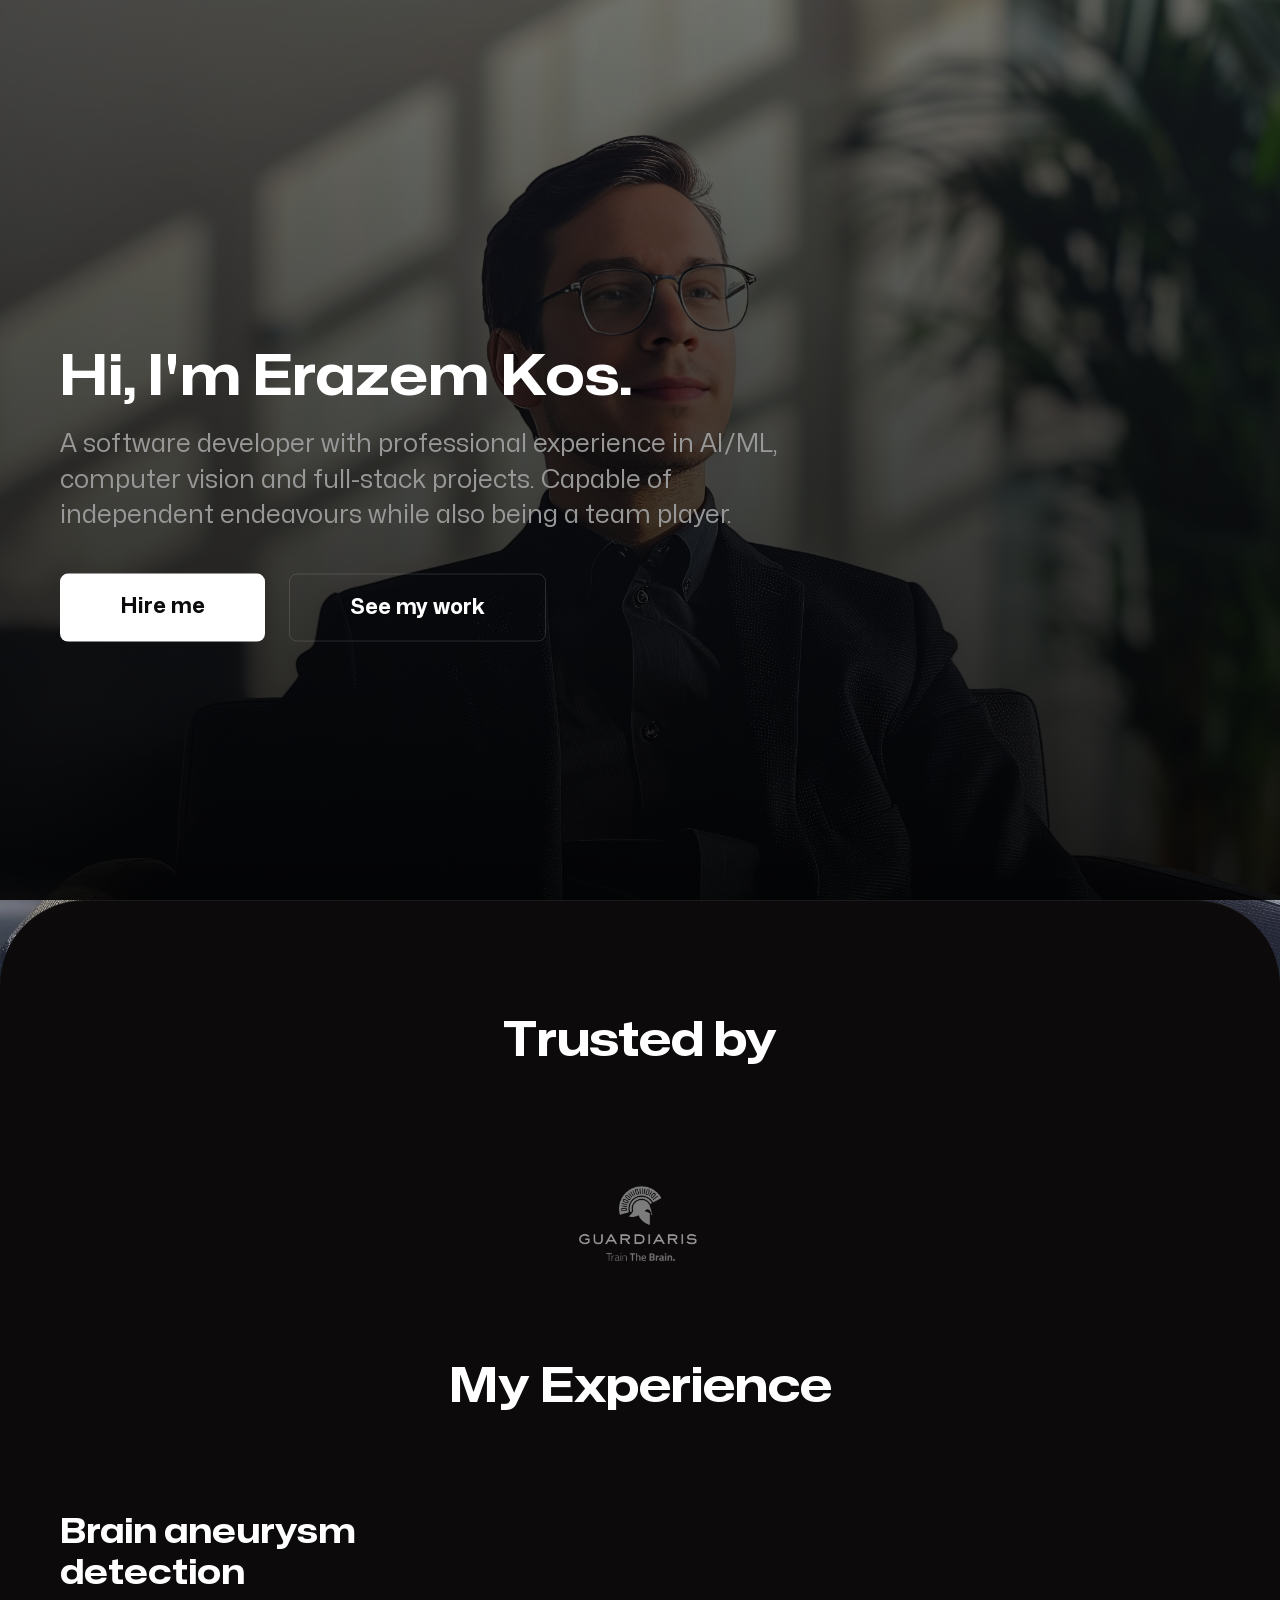
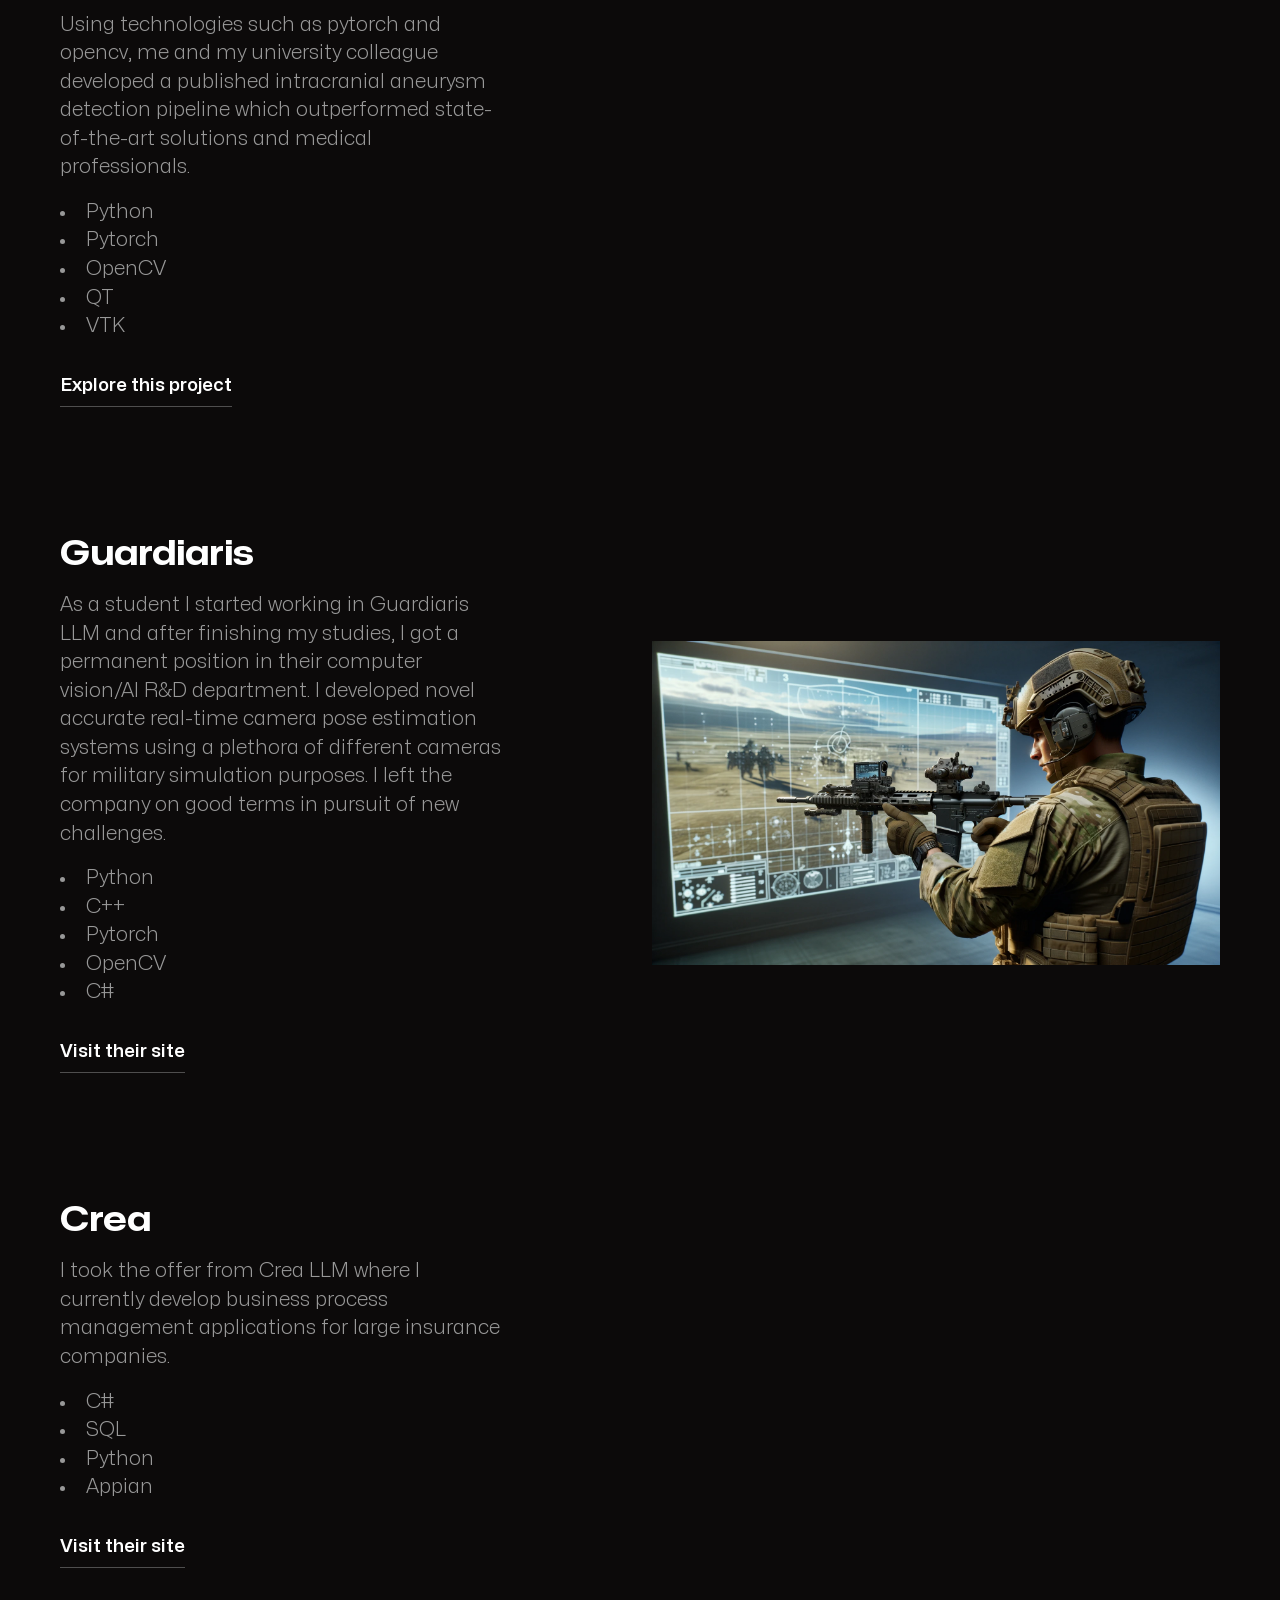
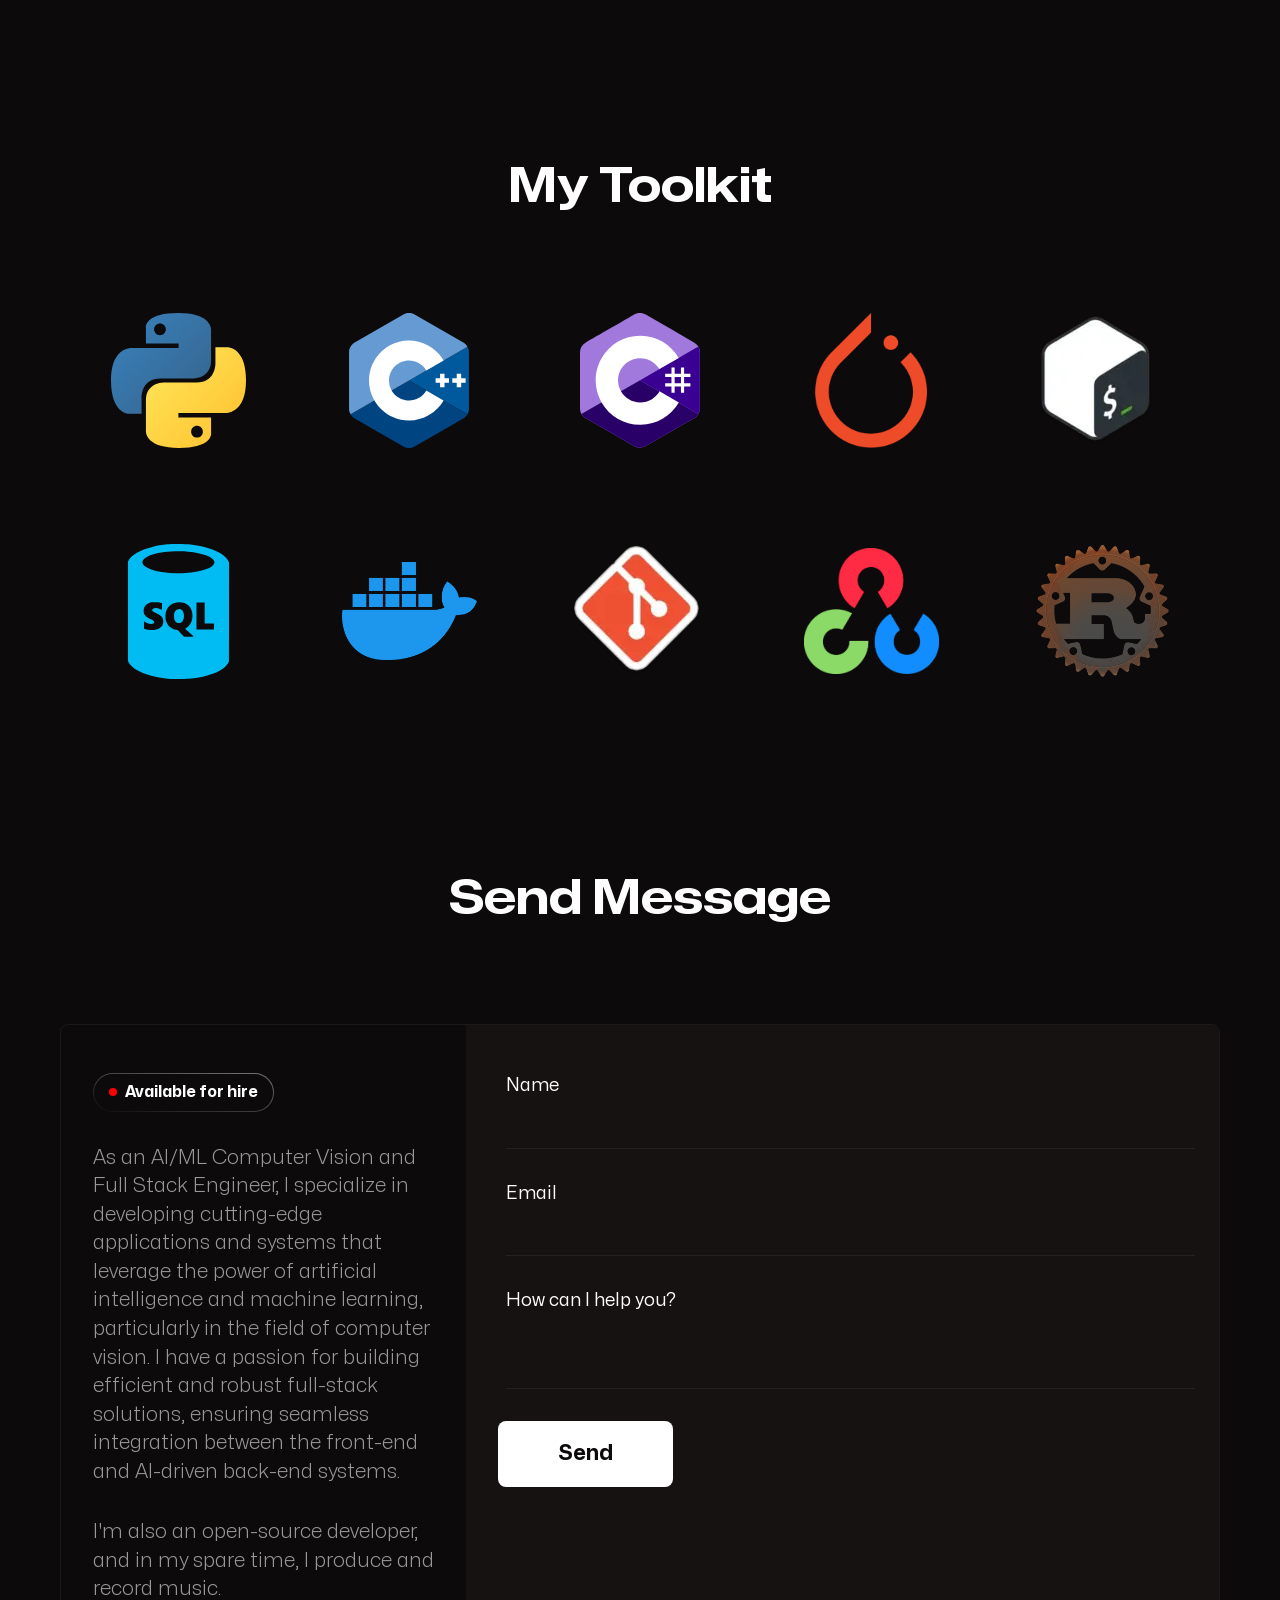
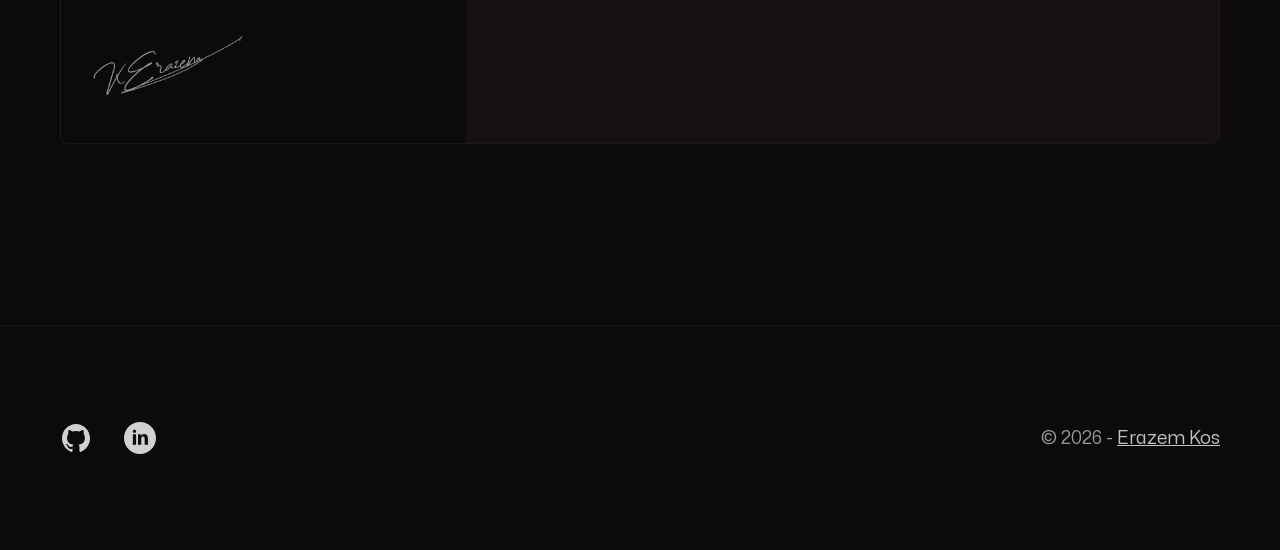
==== index.html @ cc20ca80 "Initial commit" ====
<!DOCTYPE html>
<html lang="en">
  <head>
    <meta charset="UTF-8" />
    <meta http-equiv="X-UA-Compatible" content="IE=edge" />
    <meta name="viewport" content="width=device-width, initial-scale=1.0" />
    <meta name="robots" content="index, follow" />
    <meta
      name="description"
      content="Welcome to my portfolio website. I am a software developer with professional experience in AI/ML, computer vision and full-stack projects."
    />

<meta itemprop="name" content="Erazem Kos's Portfolio">
<meta itemprop="description" content="Welcome to my portfolio website. I am a software developer with professional experience in AI/ML, computer vision and full-stack projects.">

<!-- Reference screenshot of updated site's header in place of content -->
<meta itemprop="image" content="/static/images/sharing-card.png">

<!-- Facebook Meta Tags -->
<meta property="og:url" content="https://ossportfolio.netlify.app">
<meta property="og:type" content="website">
<meta property="og:title" content="Erazem Kos's Portfolio">
<meta property="og:description" content="Welcome to my portfolio website. I am a software developer with professional experience in AI/ML, computer vision and full-stack projects.">

<meta property="og:image" content="/static/images/sharing-card.png">

<meta name="twitter:card" content="summary_large_image">
<meta name="twitter:title" content="Erazem Kos's Portfolio">
<meta name="twitter:description" content="Welcome to my portfolio website. I am a front-end web developer and I specialize in creating user-friendly, responsive and accessible websites. Explore my projects, open-source work and contact me for any inquiries or collaborations.">

<meta name="twitter:image" content="/static/images/sharing-card.png">


<!-- Update favicon href attribute with image of yourself -->
    <link
      rel="shortcut icon"
      href="/static/images/favicons.png"
      type="image/png"
    />

    <!-- Preloading fonts for better performance -->

    <link
      rel="preload"
      href="/static/fonts/Mona-Sans.woff2"
      as="font"
      type="font/woff2"
      crossorigin
    />

    <link rel="stylesheet" href="/static/style.css"  />
    <script src="/static/script.js" defer></script>

    <title>Erazem Kos's Portfolio</title>
  </head>

  <body class="dark">

    <script>
      const theme = localStorage.getItem("theme") || "dark";
      document.body.classList.add(theme);
    </script>

    <header class="header">

      <div class="container">
        <div class="header-textbox">

          <h1 class="h1">
            <span>Hi, I'm Erazem Kos.</span>
          </h1>

          <p class="header-text">
            A software developer with professional experience in AI/ML, computer vision and full-stack projects. Capable of independent endeavours while also being a team player.
          </p>

          <div class="header-btns">
            <a href="#contact" class="btn btn-cta">Hire me</a>
            <a href="#work" class="btn btn-secondary">See my work</a>
          </div>
        </div>
      </div>
    </header>

    <main>
      <section class="client">
        <div class="container">
          <h2 class="h2">Trusted by</h2>
          <div class="logos">
            <div class="logo-group">
              <img
                loading="lazy"
                src="/static/images/trusted-by/crea.jpg"
                alt="Ideacraft"
                class="logo hide to-top"
              />

              <img
                loading="lazy"
                src="/static/images/trusted-by/guardiaris.png"
                alt="Golden grid"
                class="logo"
              />

              <img
                loading="lazy"
                src="/static/images/trusted-by/lst.png"
                alt="Theia"
                class="logo hide to-bottom"
              />
            </div>
          </div>
        </div>
      </section>

      <section class="work">
        <div class="container">
          <h2 class="h2" id="work">My Experience</h2>
          <div class="work-boxes">
            <div class="work-box" id="video-work-box">
              <div class="work-textbox">
                <h3 class="h3">Brain aneurysm detection</h3>
                <p class="work-text">
                  Using technologies such as pytorch and opencv, me and my university colleague developed a published intracranial aneurysm detection pipeline which outperformed state-of-the-art solutions and medical professionals.
                </p>
                <ol class="work-technologies">
                  <li>Python</li>
                  <li>Pytorch</li>
                  <li>OpenCV</li>
                  <li>QT</li>
                  <li>VTK</li>
                </ol>
                <div class="work-links">
                  <a href="#" target="_blank" rel="noopener" class="link"
                    >Explore this project</a
                  >
                  <a
                    href="https://www.youtube.com/embed/3L2SFQTAeJc"
                    target="_blank"
                    rel="noopener"
                    title="Source code"
                  >
                  </a>
                </div>
              </div>

              <picture class="work-img">
                <iframe
                  src="https://www.youtube.com/embed/3L2SFQTAeJc?autoplay=1&mute=1&controls=0&modestbranding=1&showinfo=0&rel=0&loop=1&playlist=3L2SFQTAeJc&start=30"
                  frameborder="0"
                  allow="accelerometer; autoplay; clipboard-write; encrypted-media; gyroscope; picture-in-picture; web-share"
                  style="pointer-events: none;"
                  allowfullscreen>
              </iframe>
              </picture>
            </div>
            <div class="work-box">
              <div class="work-textbox">
                <h3 class="h3">Guardiaris</h3>
                <p class="work-text">As a student I started working in Guardiaris LLM and 
                  after finishing my studies, I got a permanent position in their computer vision/AI R&D department. 
                  I developed novel accurate real-time camera pose estimation systems using a plethora of different cameras for military simulation purposes. 
                  I left the company on good terms in pursuit of new challenges.</p>
                <ol class="work-technologies">
                  <li>Python</li>
                  <li>C++</li>
                  <li>Pytorch</li>
                  <li>OpenCV</li>
                  <li>C#</li>
                </ol>
                <div class="work-links">
                  <a href="#" target="_blank" rel="noopener" class="link"
                    >Visit their site</a
                  >
                  <a
                    href="https://www.guardiaris.com/"
                    target="_blank"
                    rel="noopener"
                    title="Source code"
                  >
                  </a>
                </div>
              </div>
              <picture class="work-img">
                <img
                  loading="lazy"
                  src="/static/images/work/simulation.webp"
                  alt="portfolio template"
                />
              </picture>
            </div>
            <div class="work-box">
              <div class="work-textbox">
                <h3 class="h3">Crea</h3>
                <p class="work-text">
                  I took the offer from Crea LLM where I currently develop business process management applications for large insurance companies.
                </p>
                <ol class="work-technologies">
                  <li>C#</li>
                  <li>SQL</li>
                  <li>Python</li>
                  <li>Appian</li>
                </ol>
                <div class="work-links">
                  <a href="#" target="_blank" rel="noopener" class="link"
                    >Visit their site</a
                  >
                  <a
                    href="https://www.crea.si/"
                    target="_blank"
                    rel="noopener"
                    title="Source code"
                  >
                  </a>
                </div>
              </div>
              <picture class="work-img">
                <img
                  loading="lazy"
                  src="/static/images/work/bpm.webp"
                  alt="contribute dev"
                />
              </picture>
            </div>
          </div>
        </div>
      </section>


      <section class="skills">
        <div class="container">
          <h2 class="h2" id="skills">My Toolkit</h2>
          <div class="skills-imgs">
                <img src="/static/images/skills/Python.svg" alt="Python" class="skills-img" loading="lazy" title="Python">
                <img src="/static/images/skills/CPlusPlus.svg" alt="C++" class="skills-img" loading="lazy" title="C++">
                 <img src="/static/images/skills/CSharp.svg" alt="C#" class="skills-img" loading="lazy" title="C#">
                 <img src="/static/images/skills/pytorch.png" alt="Pytorch" class="skills-img" loading="lazy" title="Pytorch">
                 <img src="/static/images/skills/shell.webp" alt="Shell" class="skills-img" loading="lazy" title="Shell">
                 <img src="/static/images/skills/sql.svg" alt="SQL" class="skills-img" loading="lazy" title="SQL">
                 <img src="/static/images/skills/docker.png" alt="Docker" class="skills-img" loading="lazy" title="Docker">
                 <img src="/static/images/skills/git.webp" alt="Git" class="skills-img" loading="lazy" title="Git">
                 <img src="/static/images/skills/opencv.png" alt="OpenCV" class="skills-img" loading="lazy" title="OpenCV">
                 <img src="/static/images/skills/rust.png" alt="Rust" class="skills-img" loading="lazy" title="Rust">
            </figure>
          </div>
        </div>
      </section>
      <!-- future testimonials
      <section>
        <h2 class="h2">Testimonials</h2>
        <div class="container">
          <ol class="testimonials">
            <li class="testimonial">
              <blockquote class="testimonial-text">
                In clinical practice, the implementation of the mentioned program would be very beneficial, 
                as it would facilitate the work of the radiologist in detecting, marking, and measuring the size of aneurysms. 
                It would allow for double-checking when reading MR scans, thereby contributing to better sensitivity in the detection of aneurysms.
                 The program would also speed up our everyday work, as it allows for automatic measuring of aneurysms, thus enabling easier and quicker 
                 comparison with previous MR images.
              </blockquote>
              <figure class="testimonial-author">
                <img
                  src="/static/images/testimonials/andrej-planinc.webp"
                  alt="Andrej Planinc, MD, Specialist in Radiology"
                  loading="lazy"
                />
                <figcaption>
                  <h3 class="testimonial-author-name">Andrej Planinc</h3>
                  <p class="testimonial-author-job">MD, Specialist in Radiology</p>
                </figcaption>
              </figure>
            </li>
          </ol>
        </div>
      </section>
      -->
      <section class="contact">
        <div class="container">
          <h2 class="h2" id="contact">Send Message</h2>
          <div class="contact-content">
            <div class="contact-textbox">
              <strong href="#" class="hire-alert">
                <span class="indicator"></span>
                Available for hire
              </strong>
              <p class="contact-text">
                As an AI/ML Computer Vision and Full Stack Engineer, 
                I specialize in developing cutting-edge applications and systems that 
                leverage the power of artificial intelligence and machine learning, particularly 
                in the field of computer vision. I have a passion for building efficient and 
                robust full-stack solutions, ensuring seamless integration between the front-end and 
                AI-driven back-end systems.
              </p>
              <p class="contact-text">
                I'm also an open-source developer, and in my spare time, I produce
                and record music.
              </p>
              <img
                src="/static/images/signatures.png"
                alt="Erazem Kos"
                class="signatures"
                loading="lazy"
              />
            </div>
            <form action="/submit-form/" method="post" class="contact-form">
              <div class="form-field">
                <label for="name">Name</label>
                <input type="text" name="name" id="name" required />
              </div>
              <div class="form-field">
                <label for="email">Email</label>
                <input
                  type="email"
                  name="email"
                  id="email"
                  required
                  inputmode="email"
                />
              </div>
              <div class="form-field">
                <label for="message">How can I help you?</label>
                <textarea name="message" id="message" required></textarea>
              </div>
              <button type="submit" class="btn btn-cta">Send</button>
            </form>
          </div>
        </div>
      </section>
    </main>

    <div id="modal-container" style="display:none;">
        <div id="modal">
            <p>Your message was sent successfully and I will get back to you shortly.</p>
            <button onclick="closeModal()">Close</button>
        </div>
    </div>

    <footer class="footer">
      <div class="container">
        <div class="footer-content">
          <nav>
            <ol class="footer-links">
              <li class="footer-link">
                <a title="GitHub" href="https://github.com/erazemkos" target="_blank" rel="noopener"
                  ><img
                    loading="lazy"
                    src="/static/images/social-links/github.svg"
                    alt="GitHub"
                /></a>
              </li>
              <li class="footer-link">
                <a title="Linkedin" href="https://www.linkedin.com/in/erazem-kos/" target="_blank" rel="noopener"
                  ><img
                    loading="lazy"
                    src="/static/images/social-links/linkedin.svg"
                    alt="Linkedin"
                /></a>
              </li>
            </ol>
          </nav>
          <p class="footer-text">
            &copy; <span>2024</span> - <a target="_blank" rel="noopener" href="https://github.com/erazemkos">Erazem Kos</a>
          </p>
        </div>
      </div>
    </footer>
  </body>
  <script>
    function handleSubmit(event) {
        event.preventDefault(); // Prevent the default form submission

        const form = event.target;
        const data = new FormData(form);

        fetch('/submit-form/', {
            method: 'POST',
            body: data,
        })
        .then(response => response.json())
        .then(data => {
            console.log(data.message);
            showModal();
        })
        .catch((error) => {
            console.error('Error:', error);
        });
    }

    function showModal() {
        document.getElementById("modal-container").style.display = "flex"; // Changed to flex to work with the CSS
    }

    function closeModal() {
        document.getElementById("modal-container").style.display = "none";
    }

    document.querySelector('.contact-form').addEventListener('submit', handleSubmit);
  </script>

</html>
---- static/style.css ----
/* --------------------------------- */
/* ----- Basic Setup -----*/
/* --------------------------------- */

@font-face {
  font-family: "Mona Sans";
  src: url("/static/fonts/Mona-Sans.woff2") format("woff2 supports variations"),
    url("/static/fonts/Mona-Sans.woff2") format("woff2-variations");
  font-display: swap;
  font-weight: 200 900;
  font-stretch: 75% 125%;
}

:root {
  --h1: 3.5rem;
  --h2: 3rem;
  --h3: 2.145rem;
  --h4: 1.5rem;
  --text-large: 1.6rem;
  --text-medium: 1.275rem;
  --text-small: 1.125rem;

  --gradient-brand: radial-gradient(
      at 60% 31%,
      rgb(255, 131, 139) 0px,
      transparent 50%
    ),
    radial-gradient(at 48% 98%, rgba(0, 255, 166, 0.707) 0px, transparent 50%),
    radial-gradient(at 84% 67%, rgb(255, 129, 125) 0px, transparent 50%),
    radial-gradient(at 16% 47%, rgb(255, 90, 112) 0px, transparent 50%),
    radial-gradient(at 73% 11%, rgb(115, 255, 225) 0px, transparent 50%),
    radial-gradient(at 49% 37%, rgba(255, 249, 89, 0.695) 0px, transparent 50%),
    radial-gradient(at 70% 21%, rgba(58, 255, 186, 0.715) 0px, transparent 50%);
  --easing: cubic-bezier(0.86, 0, 0.07, 1);

  --site-max-width: 1280px;
  --gutter-nano: 0.5rem;
  --gutter-micro: 1rem;
  --gutter-x-small: 1.5rem;
  --gutter-small: 2rem;
  --gutter-medium: 2.5rem;
  --gutter-large: 3rem;
  --gutter-x-large: 6rem;
  --gutter-huge: 12rem;

  --scroll-padding: 4.375rem;
  --radius: 85px;
}

body.dark {
  --bg-color-primary: #0c0a0a;
  --bg-color-secondary: #161211;
  --important: #fff;
  --sub: #c3c3c3;
  --body: #989898;
  --border: #c0c0c015;
  --border-dark: #c0c0c02f;
  --gradient-border: linear-gradient(to left bottom, #777, #0e0d0d);
  --shadow: 0 1rem 1rem #00000040;
}

body.light {
  --bg-color-primary: #fbfbfb;
  --bg-color-secondary: #ffffff;
  --important: #000;
  --sub: #111;
  --body: #585b63;
  --border: #62626234;
  --border-dark: #5e5e5e1f;
  --gradient-border: linear-gradient(to left bottom, #000000c6, #0e0d0d00);
  --shadow: 0 1rem 1rem rgba(0, 0, 0, 0.25);
}

*,
*::after,
*::before {
  margin: 0;
  padding: 0;
  box-sizing: inherit;
}

html {
  font-family: "Mona Sans", sans-serif;
  box-sizing: border-box;
  scroll-padding-top: var(--scroll-padding);
}

@media (max-width: 1200px) {
  html {
    font-size: 90%;
  }
}

@media (max-width: 645px) {
  html {
    font-size: 80%;
  }
}

body {
  font-size: var(--text-medium);
  color: var(--body);
  background-color: var(--bg-color-primary);
  line-height: 1.4;
  text-rendering: optimizeLegibility;
  overflow-x: hidden;
}

/* Improve media defaults */

picture,
svg,
img {
  display: block;
  max-inline-size: 100%;
  object-fit: contain;
}

textarea {
  resize: none;
}

/* --------------------------------- */
/* ----- Typography -----*/
/* --------------------------------- */

input,
textarea,
button {
  font: inherit;
}

p,
h1,
h2,
h3,
.h4 {
  overflow-wrap: break-word;
}

h1,
h2,
h3,
.h4 {
  font-stretch: 125%;
  line-height: 1.2;
  color: var(--important);
}

.h1 {
  font-size: var(--h1);
}

.h2 {
  font-size: var(--h2);
  text-align: center;
}

.h3 {
  font-size: var(--h3);
}

.h4 {
  font-size: var(--h4);
}

@media (max-width: 845px) {
  :root {
    --h1: 2.845rem;
    --h2: 2.45rem;
    --h3: 1.85rem;
  }
}

@media (max-width: 700px) {
  :root {
    --h1: 2.545rem;
  }
}

@media (max-width: 545px) {
  :root {
    --h1: 2.4rem;
    --text-large: 1.5rem;
  }
}

@media (max-width: 485px) {
  :root {
    --h1: 2.145rem;
    --h2: 1.875rem;
    --h3: 1.6rem;
    --text-large: 1.345rem;
  }
}

/* --------------------------------- */
/* ----- Utilities -----*/
/* --------------------------------- */

/* Center and constrain the width of page sections */

.container {
  max-inline-size: var(--site-max-width);
  margin-inline: auto;
}

@media (max-width: 1375px) {
  :root {
    --site-max-width: 1160px;
  }
}

@media (max-width: 1275px) {
  .container {
    padding-inline: var(--gutter-small);
  }
}

@media (max-width: 1200px) {
  .container {
    padding-inline: var(--gutter-medium);
  }
}

@media (max-width: 575px) {
  .container {
    padding-inline: var(--gutter-small);
  }
}

/* disable scroll when menu is opened */

.lock-screen {
  overflow-y: hidden;
}

/* hides visually and removes from accessibility tree  */

.hidden {
  visibility: hidden;
  transform: translateX(-100%);
}

.transform {
  transform: translateY(6rem);
  opacity: 0;
}

.shown {
  transition: 0.1s;
  color: lightgrey;
}

/* --------------------------------- */
/* ----- Components -----*/
/* --------------------------------- */

.btn {
  font-size: 1.35rem;
  font-weight: 700;
  text-decoration: none;
  text-align: center;
  padding: 18px 60px;
  border-radius: var(--gutter-nano);
  transition: 0.3s all ease-in-out;
  cursor: pointer;
}

@media (max-width: 700px) {
  .btn {
    padding: 16px 48px;
  }
}

@media (max-width: 485px) {
  .btn {
    font-size: 1.2rem;
    padding: 14px 38px;
  }
}

.btn-cta {
  color: var(--bg-color-primary);
  background-color: var(--important);
}

body.dark .btn-cta:hover,
body.dark .btn-cta:focus {
  box-shadow: #ffffff40 0 0 0 var(--gutter-nano);
}

body.light .btn-cta:hover,
body.light .btn-cta:focus {
  box-shadow: #07070733 0 0 0 var(--gutter-nano);
}

.btn-secondary {
  border: 1px solid var(--border-dark);
  color: var(--important);
}

.btn-secondary:hover,
.btn-secondary:focus {
  border-color: var(--important);
}

.link {
  display: inline-block;
  font-weight: 600;
  font-size: var(--text-small);
  padding: var(--gutter-nano) 0;
  text-decoration: none;
  color: var(--important);
  position: relative;
}

.link::after,
.link::before {
  content: "";
  width: 100%;
  height: 1px;
  margin-block-start: var(--gutter-nano);
  position: absolute;
  bottom: -1px;
  left: 0;
  transition: 300ms;
}

body.dark .link::before {
  background-color: #d3d3d357;
}

body.dark .link::after {
  background-color: white;
}

body.light .link::before {
  background-color: lightgray;
}

body.light .link::after {
  background-color: black;
}

.link::after {
  background-color: white;
  transform-origin: left;
  transform: scaleX(0);
}

.link:hover::after,
.link:focus::after {
  transform: scaleX(1);
}

/* --------------------------------- */
/* ----- Layout -----*/
/* --------------------------------- */

section:not(:first-child) {
  padding-block-start: var(--gutter-huge);
}

section:first-child {
  padding-block-start: 7rem;
}

@media (max-width: 885px) {
  :root {
    --gutter-huge: 8rem;
    --gutter-x-large: 4rem;
  }
}

main {
  border-top: 1px solid var(--border);
  border-top-left-radius: var(--radius);
  border-top-right-radius: var(--radius);
  background-color: var(--bg-color-primary);
  transform: translateY(calc(-1 * var(--radius)));
}

@media (max-width: 1185px) {
  :root {
    --radius: 45px;
  }
}

/* --------------------------------- */
/* ----- Menu Button -----*/
/* --------------------------------- */

.menu-btn-container {
  position: fixed;
  width: 100%;
  top: var(--gutter-x-small);
  left: 0;
  z-index: 4;
}

.menu-btn {
  display: block;
  margin-inline-start: auto;
  border: 1px solid var(--border-dark);
  inline-size: 132px;
  padding-block: var(--gutter-nano);
  border-radius: var(--gutter-large);
  text-decoration: none;
  background-color: var(--bg-color-secondary);
  color: var(--important);
  cursor: pointer;
}

.menu-btn,
.nav-items a {
  font-stretch: 125%;
  font-weight: 900;
}

/* --------------------------------- */
/* ----- Navigation -----*/
/* --------------------------------- */

.nav {
  min-block-size: 100vh;
  position: fixed;
  width: 100%;
  background-color: #ff5e99;
  background-image: var(--gradient-brand);
  transition: 450ms var(--easing);
  z-index: 3;
}

.nav-items {
  position: absolute;
  top: 50%;
  left: 15%;
  transform: translateY(-50%) translateX(-15%);
  list-style-type: none;
}

.nav-item:not(:last-child) {
  margin-block-end: var(--gutter-x-small);
}

.nav-item a {
  display: inline-block;
  font-size: var(--h2);
  text-decoration: none;
  color: #fff;
}

.nav-item a::after {
  content: "";
  display: block;
  block-size: var(--gutter-nano);
  width: 100%;
  transform: scale(0);
  transform-origin: left;
  background-color: white;
  transition: transform 250ms var(--easing);
}

.nav-item a:hover::after,
.nav-item a:focus::after {
  transform: scale(1);
}

/* --------------------------------- */
/* ----- Header -----*/
/* --------------------------------- */

.header {
  min-block-size: calc(100vh + var(--radius));
  background-attachment: fixed;
  background-size: cover;
  background-position: center;
  background-repeat: no-repeat;
  position: relative;
}

body.dark .header {
  background-image: linear-gradient(#0000008b, #000000e6),
    url("/static/images/hero-bg.webp");
}

body.light .header {
  background-image: linear-gradient(#ffffffa2, #ffffffe6),
    url("/static/images/hero-bg-light.webp");
}

.header-textbox {
  position: absolute;
  top: 50%;
  transform: translateY(-50%);
}

.h1 span {
  display: block;
}

.header-text {
  font-size: var(--text-large);
  font-weight: 400;
  max-inline-size: 745px;
  margin-block-start: var(--gutter-micro);
  margin-block-end: var(--gutter-medium);
}

@media (max-width: 1200px) {
  .header-text {
    max-inline-size: 685px;
  }
}

@media (max-width: 845px) {
  .header-text {
    max-inline-size: 585px;
  }
}

.header-btns {
  display: inline-flex;
  gap: var(--gutter-x-small);
}

@media (max-width: 400px) {
  .header-textbox {
    left: 0;
    text-align: center;
    padding-inline: 0.6rem;
  }
  .header-btns {
    flex-direction: column;
    width: 80%;
  }
}

/* --------------------------------- */
/* ----- Clients -----*/
/* --------------------------------- */

.logos {
  display: flex;
  justify-content: space-around;
  align-items: flex-start;
  padding-block-start: var(--gutter-x-large);
}

@media (max-width: 885px) {
  .logos {
    padding-block-start: calc(
      var(--gutter-x-large) + var(--gutter-x-large) - 2rem
    );
  }
}

.logo-group {
  display: flex;
  flex-direction: column;
  align-items: center;
  justify-content: center;
  position: relative;
}

.logo {
  position: absolute;
  top: 0;
  max-block-size: 160px;
  max-inline-size: 150px;
  transition: all 2.4s cubic-bezier(0.25, 1, 0.5, 1);
}

@media (max-width: 845px) {
  .logo {
    max-inline-size: 100px;
  }

  .logo-group:last-child {
    display: none;
  }
}

@media (max-width: 400px) {
  .logo {
    max-inline-size: 85px;
  }
}

.logo.hide {
  opacity: 0;
}

.logo.to-top {
  transform: scale(0.4) translateY(-150px);
}

.logo.to-bottom {
  transform: scale(0.4) translateY(150px);
}

body.dark .logo {
  filter: invert(97%) grayscale(100%) opacity(0.6);
}

body.light .logo {
  filter: grayscale(100%) opacity(0.6);
}

/* --------------------------------- */
/* ----- Work -----*/
/* --------------------------------- */

.work-boxes {
  padding-block-start: var(--gutter-x-large);
}

.work-box {
  display: flex;
  justify-content: space-between;
  align-items: center;
}

@media (max-width: 1045px) {
  .work-boxes {
    max-inline-size: fit-content;
    margin-inline: auto;
  }

  .work-box {
    flex-direction: column-reverse;
    align-items: flex-start;
  }

  .work-img {
    margin-block-end: var(--gutter-medium);
  }
}

.work-box:not(:last-child) {
  margin-block-end: var(--gutter-huge);
}

@media (max-width: 1285px) {
  .work-box:not(:last-child) {
    margin-block-end: 8rem;
  }
}

#video-work-box .work-img {
  position: relative;
  max-inline-size: 785px;
  width: 100%;
  padding-top: 27.5%;
  overflow: hidden;
}

#video-work-box .work-img iframe {
  position: absolute;
  top: 0;
  left: 0;
  width: 100%;
  height: 100%;
}

@media (max-width: 1045px) {
  #video-work-box .work-img {
    padding-top: 56.25%; /* 16:9 Aspect Ratio for mobile */
  }
}

.work-img,
.work-textbox {
  flex-basis: 49%;
}

.work-img {
  max-inline-size: 785px;
  transition: 0.6s all;
}

body.light .work-img {
  box-shadow: var(--shadow);
}

.work-textbox {
  max-inline-size: 445px;
}

@media (max-width: 885px) {
  .work h2 {
    margin-block-start: 45px;
  }
}

@media (max-width: 485px) {
  .work h2 {
    margin-block-start: 0;
  }
}

.work-text {
  margin-block: var(--gutter-micro);
}

.work-technologies {
  list-style-position: inside;
  list-style-type: disc;
  margin-block-end: var(--gutter-x-small);
}

.work-links {
  display: inline-flex;
  align-items: center;
  gap: var(--gutter-x-small);
}

.work-links img {
  block-size: 28px;
  inline-size: 28px;
}

body.dark .work-links img {
  filter: invert(1);
}

/* Github icon */

.work-links > a:last-child {
  transition: 0.3s transform ease-in;
}

.work-links > a:last-child:hover,
.work-links > a:last-child:focus {
  transform: scale(1.1);
}

.work-text,
.contact-text,
.work-technologies {
  font-weight: 300;
}

.work-textbox h3,
.work-text,
.work-technologies,
.work-links {
  --delay: 0.2s;
  animation: slide-up 0.6s cubic-bezier(0.16, 1, 0.3, 1) both;
  animation-play-state: paused;
}

.work-text {
  animation-delay: var(--delay);
}

.work-technologies {
  animation-delay: calc(var(--delay) * 1.5);
}

.work-links {
  animation-delay: calc(var(--delay) * 2);
}

@keyframes slide-up {
  from {
    transform: translateY(45px);
    opacity: 0;
  }

  to {
    transform: none;
    opacity: 1;
  }
}

/* --------------------------------- */
/* ----- Articles -----*/
/* --------------------------------- */

.article-boxes {
  display: flex;
  flex-flow: row wrap;
  gap: 3.5%;
  margin-block-start: var(--gutter-x-large);
}

.article-box {
  flex-basis: 31%;
  border: 1px solid var(--border);
  padding: var(--gutter-medium) var(--gutter-small);
  border-radius: var(--gutter-nano);
  background-color: var(--bg-color-secondary);
}

.article-textbox {
  height: 100%;
  display: flex;
  flex-direction: column;
}

.article-text {
  font-size: var(--text-small);
  margin-block: var(--gutter-x-small);
}

.article-info {
  display: flex;
  justify-content: space-between;
  margin-block-start: auto;
}

.reaction-count {
  display: inline-flex;
  align-items: center;
  gap: var(--gutter-nano);
  font-size: initial;
}

@media (max-width: 985px) {
  .article-boxes {
    max-inline-size: 685px;
    margin-inline: auto;
    justify-content: center;
    gap: 4%;
  }

  .article-box:nth-of-type(2),
  .article-box:nth-of-type(3) {
    flex-basis: 48%;
  }

  .article-box:last-child {
    display: none;
  }
}

@media (max-width: 650px) {
  .article-box:nth-child(2),
  .article-box:nth-child(3),
  .article-box:last-child {
    flex-basis: 100%;
  }

  .featured-article {
    margin-block-end: 0;
  }

  .article-box:not(:last-child) {
    margin-block-end: var(--gutter-x-small);
  }

  .article-box:last-child {
    display: block;
  }
}

/* --------------------------------- */
/* ----- Featured article -----*/
/* --------------------------------- */

.featured-article {
  flex-basis: 100%;
  display: flex;
  align-items: center;
  justify-content: space-between;
  margin-block-end: 44.8px;
}

@media (max-width: 985px) {
  .featured-article {
    margin-block-end: 24.4px;
    flex-direction: column-reverse;
  }
}

.featured-article .article-textbox {
  flex-basis: 44%;
}

.featured-article h3 {
  margin-block-start: var(--gutter-x-small);
}

.featured-article .article-illustration {
  flex-basis: 50%;
}

.article-illustration img {
  border-radius: var(--gutter-nano);
}

.featured-article .article-text {
  font-size: var(--text-medium);
}

.featured-article .article-info {
  justify-content: flex-start;
  gap: var(--gutter-medium);
}

/* --------------------------------- */
/* ----- Testimonials -----*/
/* --------------------------------- */

.testimonials {
  display: grid;
  grid-template-columns: repeat(3, 1fr);
  gap: 1px;
  margin-block-start: var(--gutter-x-large);
  list-style-type: none;
  background-image: linear-gradient(
    rgba(88, 88, 88, 0.297),
    rgba(214, 214, 214, 0.082)
  );
}

@media (max-width: 1100px) {
  .testimonials {
    grid-template-columns: repeat(2, 1fr);
  }
}

@media (max-width: 645px) {
  .testimonials {
    grid-template-columns: 1fr;
  }
}

.testimonial {
  display: flex;
  flex-direction: column;
  padding: var(--gutter-small);
  background-color: var(--bg-color-primary);
}

.testimonial-text {
  font-size: var(--text-small);
  margin-block-end: var(--gutter-x-small);
}

.testimonial-author {
  margin-block-start: auto;
  display: flex;
  align-items: center;
  gap: var(--gutter-micro);
}

.testimonial-author-name {
  margin-block-end: 0.3rem;
}

.testimonial-author-name,
.testimonial-author-job {
  font-size: initial;
}

.testimonial-author > img {
  block-size: 52px;
  inline-size: 52px;
  border-radius: 50%;
  background-color: var(--bg-color-secondary);
}

/* --------------------------------- */
/* ----- Skills -----*/
/* --------------------------------- */

.skills-imgs {
  display: flex;
  flex-flow: row wrap;
  justify-content: center;
  gap: var(--gutter-x-large);
  padding-block-start: var(--gutter-x-large);
}

.skills-img {
  block-size: 135px;
  inline-size: 135px;
}

@media (max-width: 1100px) {
  .skills-img {
    block-size: 100px;
    inline-size: 100px;
  }
}

@media (max-width: 810px) {
  .skills-img {
    block-size: 85px;
    inline-size: 85px;
  }
}

@media (max-width: 675px) {
  .skills-imgs {
    gap: var(--gutter-large);
  }
  .skills-img {
    block-size: 70px;
    inline-size: 70px;
  }
}

@media (max-width: 340px) {
  .skills-img {
    block-size: 55px;
    inline-size: 55px;
  }
}

/* --------------------------------- */
/* ----- Contact -----*/
/* --------------------------------- */

.contact-content {
  display: grid;
  grid-template-columns: minmax(245px, 35%) 1fr;
  margin-block: var(--gutter-x-large);
  border: 1px solid var(--border);
  border-radius: var(--gutter-nano);
}

@media (max-width: 1032px) {
  .contact-content {
    display: flex;
    flex-direction: column-reverse;
    max-inline-size: 845px;
    margin-inline: auto;
  }
}

.contact-textbox,
.contact-form {
  padding: var(--gutter-large) var(--gutter-small);
}

.hire-alert {
  display: inline-flex;
  align-items: center;
  gap: var(--gutter-nano);
  font-size: initial;
  padding: var(--gutter-nano) var(--gutter-micro);
  border-radius: var(--gutter-small);
  position: relative;
  z-index: 1;
  margin-block-end: var(--gutter-small);
  color: var(--important);
}

.hire-alert::before,
.hire-alert::after {
  content: "";
  position: absolute;
  inset: 0;
  border-radius: inherit;
}

.hire-alert::after {
  background-image: var(--gradient-border);
  z-index: -2;
}

.hire-alert::before {
  background-color: var(--bg-color-primary);
  inset: 1px;
  z-index: -1;
}

.indicator {
  display: inline-block;
  block-size: var(--gutter-nano);
  inline-size: var(--gutter-nano);
  border-radius: 50%;
  background-color: red;
  animation: blink 550ms alternate infinite var(--easing);
}

@keyframes blink {
  100% {
    opacity: 0;
  }
}

.contact-text {
  margin-block-end: var(--gutter-small);
}

.signatures {
  inline-size: 150px;
}

body.light .signatures {
  filter: invert(1);
}

.contact-form {
  background-color: var(--bg-color-secondary);
  border-top-right-radius: var(--gutter-nano);
  border-bottom-right-radius: var(--gutter-nano);
}

.form-field label,
.form-field input,
.form-field textarea {
  display: block;
  width: 100%;
}

.form-field label {
  color: var(--important);
}

.form-field input,
.form-field textarea {
  font-size: var(--text-small);
  color: var(--sub);
  border: none;
  outline: none;
  border-bottom: 1px solid var(--border);
  background-color: transparent;
}

.form-field input:focus,
.form-field textarea:focus {
  border-color: #888;
}

.form-field input,
.form-field textarea {
  margin-block-end: var(--gutter-small);
  padding: var(--gutter-nano);
  margin-inline: var(--gutter-nano);
}

.form-field label {
  font-size: var(--text-small);
  margin-block-end: var(--gutter-nano);
  margin-inline-start: var(--gutter-nano);
}

.contact-form button[type="submit"] {
  border: none;
}

/* --------------------------------- */
/* ----- Footer -----*/
/* --------------------------------- */

.footer {
  border-top: 1px solid var(--border);
  padding-block: var(--gutter-x-large);
}

.footer-content {
  display: flex;
  align-items: center;
  justify-content: space-between;
}

@media (max-width: 875px) {
  .footer-content {
    flex-direction: column-reverse;
    gap: var(--gutter-small);
  }
  .footer-text {
    text-align: center;
  }
}

.footer-text {
  font-size: var(--text-small);
}

.footer-text a {
  color: var(--sub);
}

.footer-links {
  display: flex;
  gap: var(--gutter-small);
  list-style-type: none;
}

@media (max-width: 1040px) {
  .footer-links {
    gap: var(--gutter-micro);
  }
}

.footer-link img {
  block-size: 32px;
  inline-size: 32px;
}

.footer-link a {
  opacity: 0.875;
  transition: 225ms ease-in opacity;
}

.footer-link a:hover {
  opacity: 1;
}

body.dark .footer-link img {
  filter: invert(1);
}

.theme-switch {
  /* Track */

  --track-size: calc(var(--thumb-size) * 2);
  --track-padding: 0.225rem;
  --track-inactive: hsl(80 0% 80%);
  --track-active: #d7aefb;

  --track-color-inactive: var(--track-inactive);
  --track-color-active: var(--track-active);

  /* Thumb */

  --thumb-position: 0%;
  --thumb-size: 1.2rem;
  --thumb: hsl(0 0% 100%);
  --thumb-highlight: hsla(0, 0%, 0%, 0.056);

  --thumb-color: var(--thumb);
  --thumb-color-highlight: var(--thumb-highlight);
}

.theme-switch {
  display: flex;
  align-items: center;
  gap: 2ch;
  user-select: none;
  -webkit-tap-highlight-color: transparent;
}

.theme-switch > span,
.theme-switch > input {
  cursor: pointer;
}

.theme-switch span {
  font-size: 1rem;
  color: var(--sub);
}

.theme-switch > input {
  -webkit-appearance: none;
  -moz-appearance: none;
  appearance: none;
  box-sizing: content-box;
  inline-size: var(--track-size);
  block-size: var(--thumb-size);
  padding: var(--track-padding);
  background-color: var(--track-color-inactive);
  border-radius: var(--track-size);
}

.theme-switch > input::after {
  display: block;
  content: "";
  inline-size: var(--thumb-size);
  block-size: var(--thumb-size);
  background-color: var(--thumb-color);
  border-radius: 50%;
  transform: translateX(var(--thumb-position));
  transition: 500ms all cubic-bezier(0.45, 0.05, 0.22, 1.3);
}

input:checked {
  --thumb-position: 100%;
  background-color: var(--track-active);
}

html {
  scroll-behavior: smooth;
}


#modal-container {
    position: fixed; /* Stay in place */
    z-index: 1; /* Sit on top */
    left: 0;
    top: 0;
    width: 100%; /* Full width */
    height: 100%; /* Full height */
    overflow: auto; /* Enable scroll if needed */
    background-color: rgba(0,0,0,0.4); /* Black w/ opacity */
    display: flex;
    align-items: center; /* Align vertically */
    justify-content: center; /* Align horizontally */
}

#modal {
    background-color: #0C0A0A;
    margin: auto;
    padding: 20px;
    border: 1px solid #444;
    border-radius: 10px;
    width: 50%; /* Could be more or less, depending on screen size */
    box-shadow: 0 4px 8px 0 rgba(0,0,0,0.2), 0 6px 20px 0 rgba(0,0,0,0.19);
    animation-name: animatetop;
    animation-duration: 0.4s;
    text-align: center;
    max-width: 300px;
}

#modal button {
    display: block;
    margin: 10px auto;
    padding: 10px 20px;
    background-color: #0C0A0A;
    color: white;
    border: 1px solid #444;
    border-radius: 10px;
    cursor: pointer;
    transition: background-color 0.3s, color 0.3s;
}

#modal button:hover {
    background-color: #FFFFFF;
    color: #0C0A0A;
}



/* Add Animation */
@keyframes animatetop {
    from {top: -300px; opacity: 0}
    to {top: 0; opacity: 1}
}
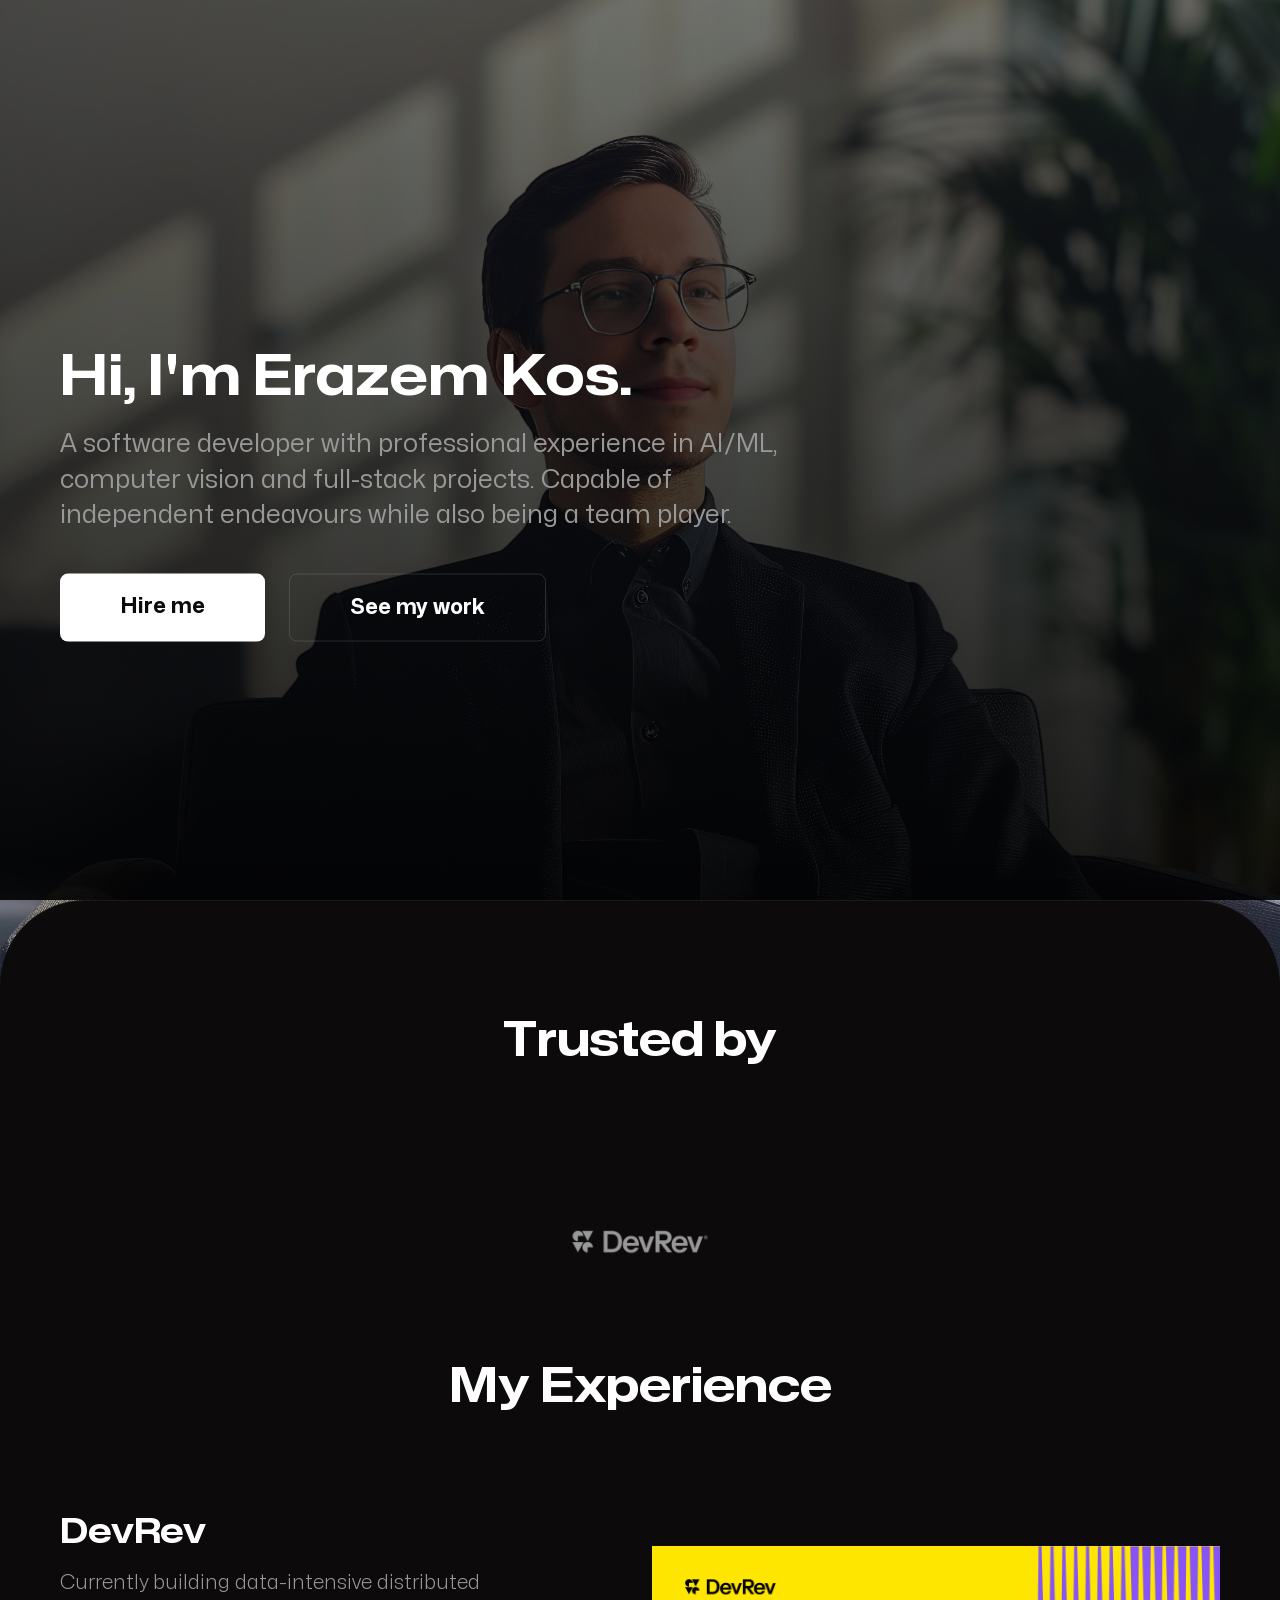
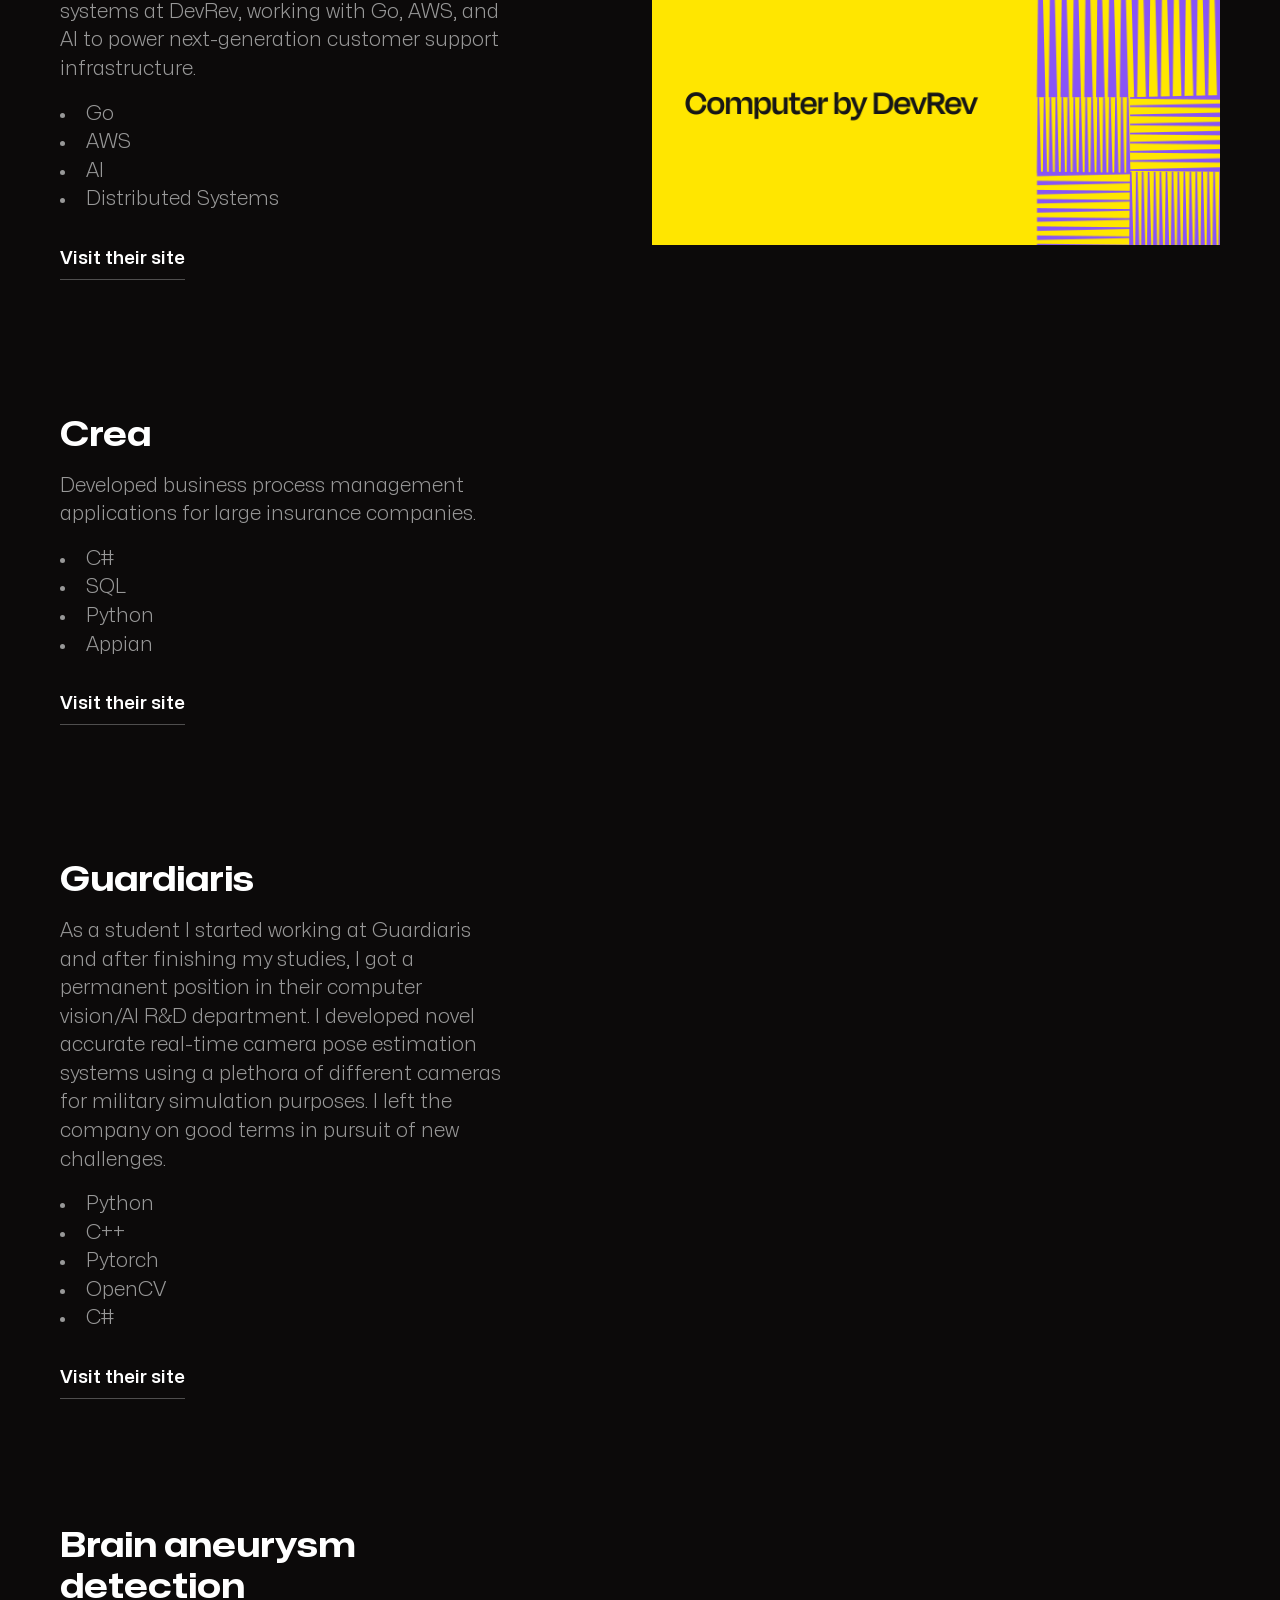
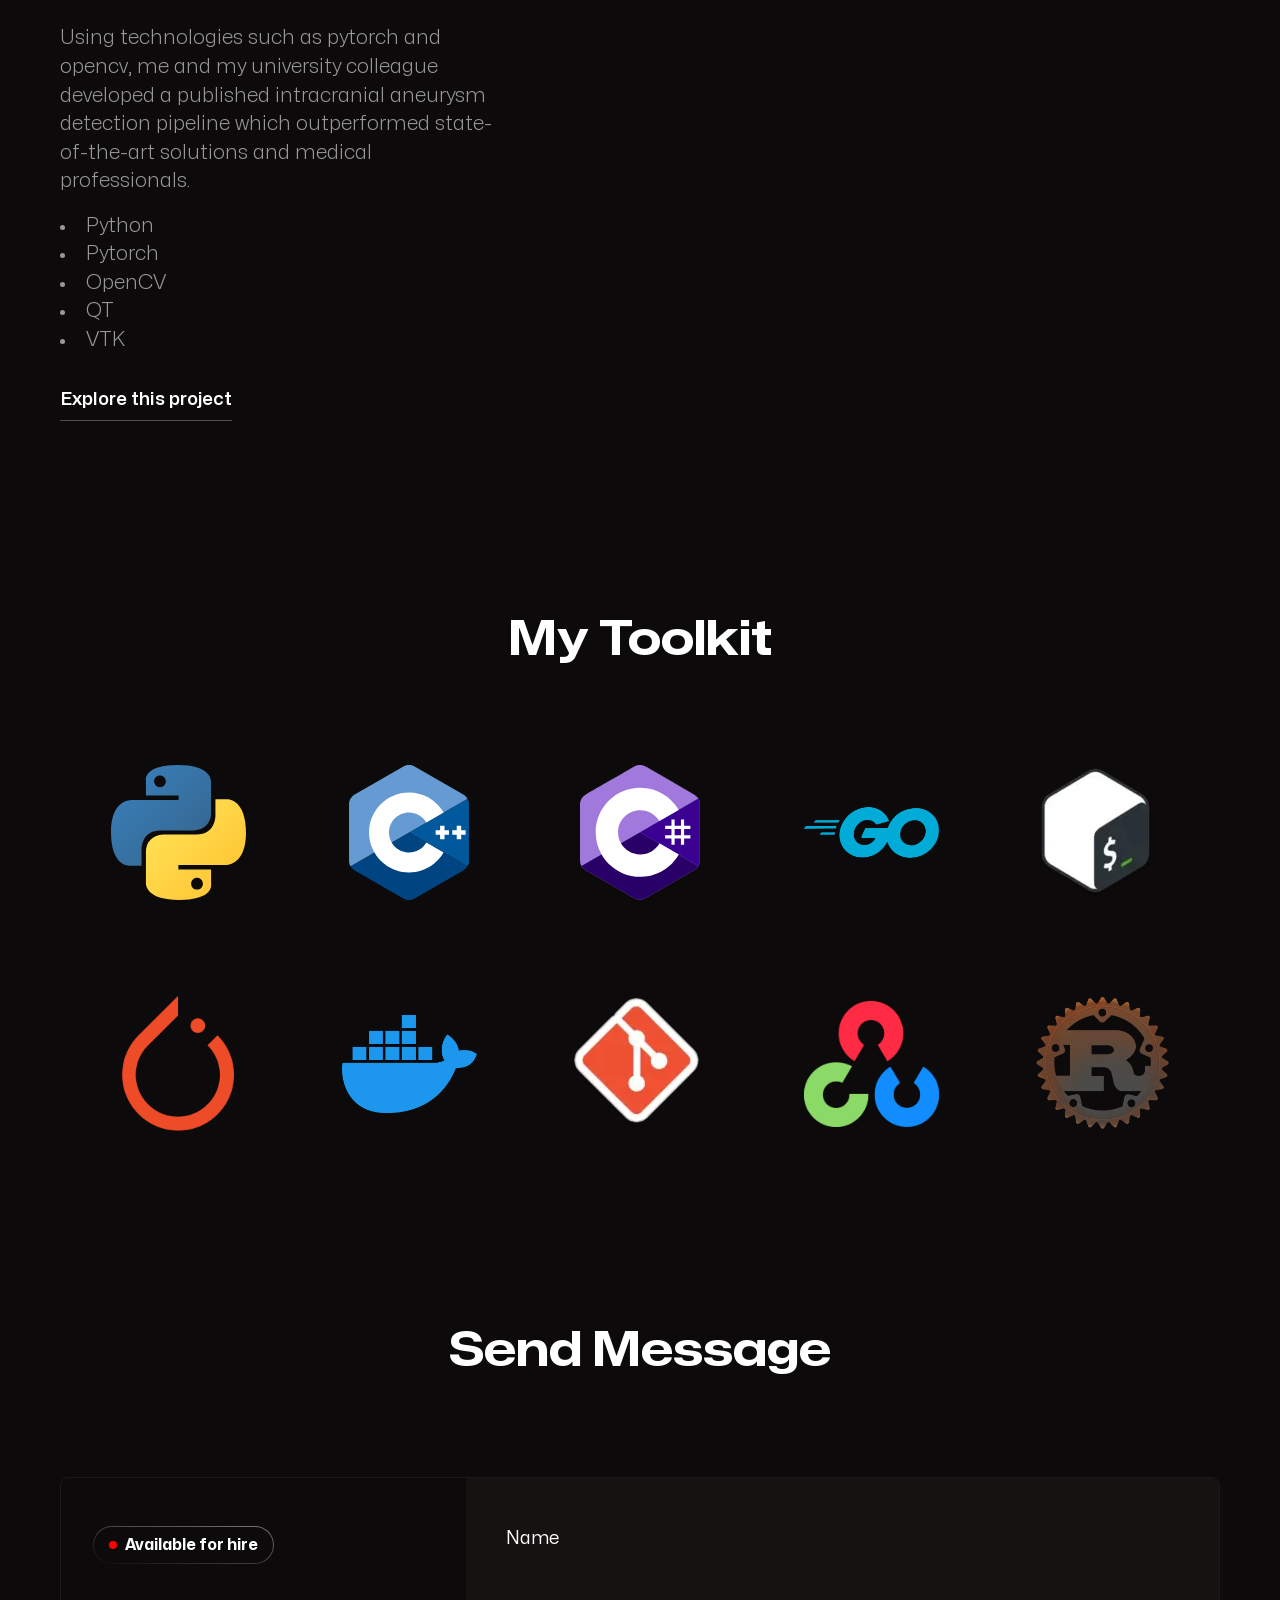
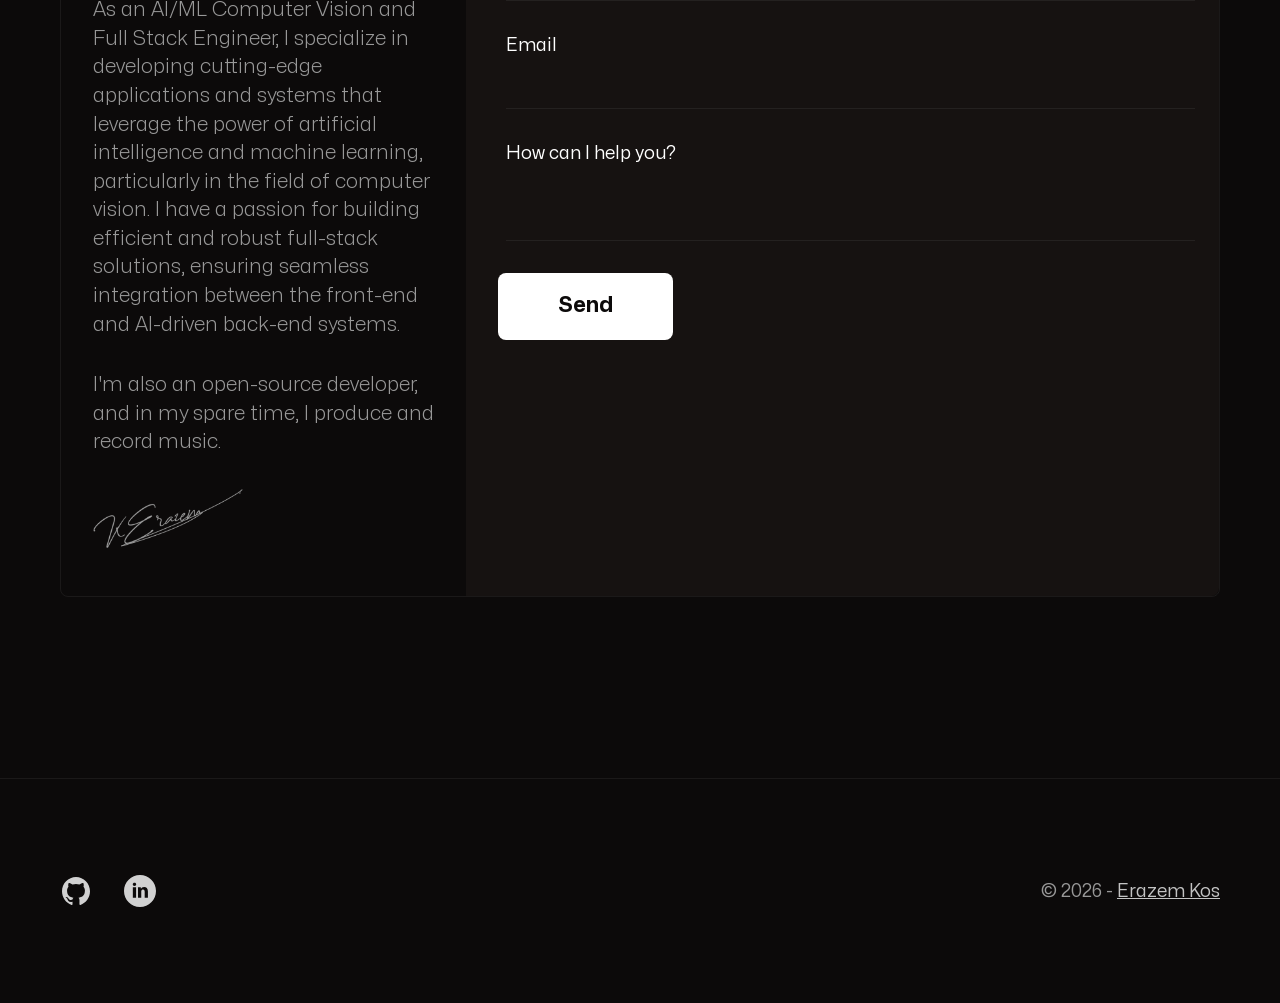
==== commit 0d3fbbb1: "added a new section and updated skills section" ====
--- a/index.html
+++ b/index.html
@@ -90,22 +90,29 @@
             <div class="logo-group">
               <img
                 loading="lazy"
+                src="/static/images/trusted-by/devrev.png"
+                alt="DevRev"
+                class="logo"
+              />
+
+              <img
+                loading="lazy"
                 src="/static/images/trusted-by/crea.jpg"
-                alt="Ideacraft"
+                alt="Crea"
                 class="logo hide to-top"
               />
 
               <img
                 loading="lazy"
                 src="/static/images/trusted-by/guardiaris.png"
-                alt="Golden grid"
-                class="logo"
+                alt="Guardiaris"
+                class="logo hide to-top"
               />
 
               <img
                 loading="lazy"
                 src="/static/images/trusted-by/lst.png"
-                alt="Theia"
+                alt="LST"
                 class="logo hide to-bottom"
               />
             </div>
@@ -117,6 +124,86 @@
         <div class="container">
           <h2 class="h2" id="work">My Experience</h2>
           <div class="work-boxes">
+            <div class="work-box">
+              <div class="work-textbox">
+                <h3 class="h3">DevRev</h3>
+                <p class="work-text">
+                  Currently building data-intensive distributed systems at DevRev, working with Go, AWS, and AI to power next-generation customer support infrastructure.
+                </p>
+                <ol class="work-technologies">
+                  <li>Go</li>
+                  <li>AWS</li>
+                  <li>AI</li>
+                  <li>Distributed Systems</li>
+                </ol>
+                <div class="work-links">
+                  <a href="https://devrev.ai/" target="_blank" rel="noopener" class="link"
+                    >Visit their site</a
+                  >
+                </div>
+              </div>
+              <picture class="work-img">
+                <img
+                  loading="lazy"
+                  src="/static/images/work/devrev.webp"
+                  alt="DevRev"
+                />
+              </picture>
+            </div>
+            <div class="work-box">
+              <div class="work-textbox">
+                <h3 class="h3">Crea</h3>
+                <p class="work-text">
+                  Developed business process management applications for large insurance companies.
+                </p>
+                <ol class="work-technologies">
+                  <li>C#</li>
+                  <li>SQL</li>
+                  <li>Python</li>
+                  <li>Appian</li>
+                </ol>
+                <div class="work-links">
+                  <a href="https://www.crea.si/" target="_blank" rel="noopener" class="link"
+                    >Visit their site</a
+                  >
+                </div>
+              </div>
+              <picture class="work-img">
+                <img
+                  loading="lazy"
+                  src="/static/images/work/bpm.webp"
+                  alt="Crea BPM"
+                />
+              </picture>
+            </div>
+            <div class="work-box">
+              <div class="work-textbox">
+                <h3 class="h3">Guardiaris</h3>
+                <p class="work-text">As a student I started working at Guardiaris and
+                  after finishing my studies, I got a permanent position in their computer vision/AI R&D department.
+                  I developed novel accurate real-time camera pose estimation systems using a plethora of different cameras for military simulation purposes.
+                  I left the company on good terms in pursuit of new challenges.</p>
+                <ol class="work-technologies">
+                  <li>Python</li>
+                  <li>C++</li>
+                  <li>Pytorch</li>
+                  <li>OpenCV</li>
+                  <li>C#</li>
+                </ol>
+                <div class="work-links">
+                  <a href="https://www.guardiaris.com/" target="_blank" rel="noopener" class="link"
+                    >Visit their site</a
+                  >
+                </div>
+              </div>
+              <picture class="work-img">
+                <img
+                  loading="lazy"
+                  src="/static/images/work/simulation.webp"
+                  alt="Guardiaris simulation"
+                />
+              </picture>
+            </div>
             <div class="work-box" id="video-work-box">
               <div class="work-textbox">
                 <h3 class="h3">Brain aneurysm detection</h3>
@@ -131,19 +218,11 @@
                   <li>VTK</li>
                 </ol>
                 <div class="work-links">
-                  <a href="#" target="_blank" rel="noopener" class="link"
+                  <a href="https://www.youtube.com/embed/3L2SFQTAeJc" target="_blank" rel="noopener" class="link"
                     >Explore this project</a
                   >
-                  <a
-                    href="https://www.youtube.com/embed/3L2SFQTAeJc"
-                    target="_blank"
-                    rel="noopener"
-                    title="Source code"
-                  >
-                  </a>
                 </div>
               </div>
-
               <picture class="work-img">
                 <iframe
                   src="https://www.youtube.com/embed/3L2SFQTAeJc?autoplay=1&mute=1&controls=0&modestbranding=1&showinfo=0&rel=0&loop=1&playlist=3L2SFQTAeJc&start=30"
@@ -154,74 +233,6 @@
               </iframe>
               </picture>
             </div>
-            <div class="work-box">
-              <div class="work-textbox">
-                <h3 class="h3">Guardiaris</h3>
-                <p class="work-text">As a student I started working in Guardiaris LLM and 
-                  after finishing my studies, I got a permanent position in their computer vision/AI R&D department. 
-                  I developed novel accurate real-time camera pose estimation systems using a plethora of different cameras for military simulation purposes. 
-                  I left the company on good terms in pursuit of new challenges.</p>
-                <ol class="work-technologies">
-                  <li>Python</li>
-                  <li>C++</li>
-                  <li>Pytorch</li>
-                  <li>OpenCV</li>
-                  <li>C#</li>
-                </ol>
-                <div class="work-links">
-                  <a href="#" target="_blank" rel="noopener" class="link"
-                    >Visit their site</a
-                  >
-                  <a
-                    href="https://www.guardiaris.com/"
-                    target="_blank"
-                    rel="noopener"
-                    title="Source code"
-                  >
-                  </a>
-                </div>
-              </div>
-              <picture class="work-img">
-                <img
-                  loading="lazy"
-                  src="/static/images/work/simulation.webp"
-                  alt="portfolio template"
-                />
-              </picture>
-            </div>
-            <div class="work-box">
-              <div class="work-textbox">
-                <h3 class="h3">Crea</h3>
-                <p class="work-text">
-                  I took the offer from Crea LLM where I currently develop business process management applications for large insurance companies.
-                </p>
-                <ol class="work-technologies">
-                  <li>C#</li>
-                  <li>SQL</li>
-                  <li>Python</li>
-                  <li>Appian</li>
-                </ol>
-                <div class="work-links">
-                  <a href="#" target="_blank" rel="noopener" class="link"
-                    >Visit their site</a
-                  >
-                  <a
-                    href="https://www.crea.si/"
-                    target="_blank"
-                    rel="noopener"
-                    title="Source code"
-                  >
-                  </a>
-                </div>
-              </div>
-              <picture class="work-img">
-                <img
-                  loading="lazy"
-                  src="/static/images/work/bpm.webp"
-                  alt="contribute dev"
-                />
-              </picture>
-            </div>
           </div>
         </div>
       </section>
@@ -234,9 +245,9 @@
                 <img src="/static/images/skills/Python.svg" alt="Python" class="skills-img" loading="lazy" title="Python">
                 <img src="/static/images/skills/CPlusPlus.svg" alt="C++" class="skills-img" loading="lazy" title="C++">
                  <img src="/static/images/skills/CSharp.svg" alt="C#" class="skills-img" loading="lazy" title="C#">
+                 <img src="/static/images/skills/go.png" alt="Go" class="skills-img" loading="lazy" title="Go">
+                 <img src="/static/images/skills/shell.webp" alt="Shell" class="skills-img" loading="lazy" title="Shell">
                  <img src="/static/images/skills/pytorch.png" alt="Pytorch" class="skills-img" loading="lazy" title="Pytorch">
-                 <img src="/static/images/skills/shell.webp" alt="Shell" class="skills-img" loading="lazy" title="Shell">
-                 <img src="/static/images/skills/sql.svg" alt="SQL" class="skills-img" loading="lazy" title="SQL">
                  <img src="/static/images/skills/docker.png" alt="Docker" class="skills-img" loading="lazy" title="Docker">
                  <img src="/static/images/skills/git.webp" alt="Git" class="skills-img" loading="lazy" title="Git">
                  <img src="/static/images/skills/opencv.png" alt="OpenCV" class="skills-img" loading="lazy" title="OpenCV">
@@ -302,7 +313,7 @@
                 loading="lazy"
               />
             </div>
-            <form action="/submit-form/" method="post" class="contact-form">
+            <form action="/submit-form" method="post" class="contact-form">
               <div class="form-field">
                 <label for="name">Name</label>
                 <input type="text" name="name" id="name" required />
@@ -372,7 +383,7 @@
         const form = event.target;
         const data = new FormData(form);
 
-        fetch('/submit-form/', {
+        fetch('/submit-form', {
             method: 'POST',
             body: data,
         })
@@ -397,4 +408,4 @@
     document.querySelector('.contact-form').addEventListener('submit', handleSubmit);
   </script>
 
-</html>+</html>
--- a/static/style.css
+++ b/static/style.css
@@ -572,14 +572,16 @@
   transition: all 2.4s cubic-bezier(0.25, 1, 0.5, 1);
 }
 
+
 @media (max-width: 845px) {
   .logo {
-    max-inline-size: 100px;
-  }
-
+    max-inline-size: 85px;
+  }
+  /*
   .logo-group:last-child {
     display: none;
   }
+  */
 }
 
 @media (max-width: 400px) {
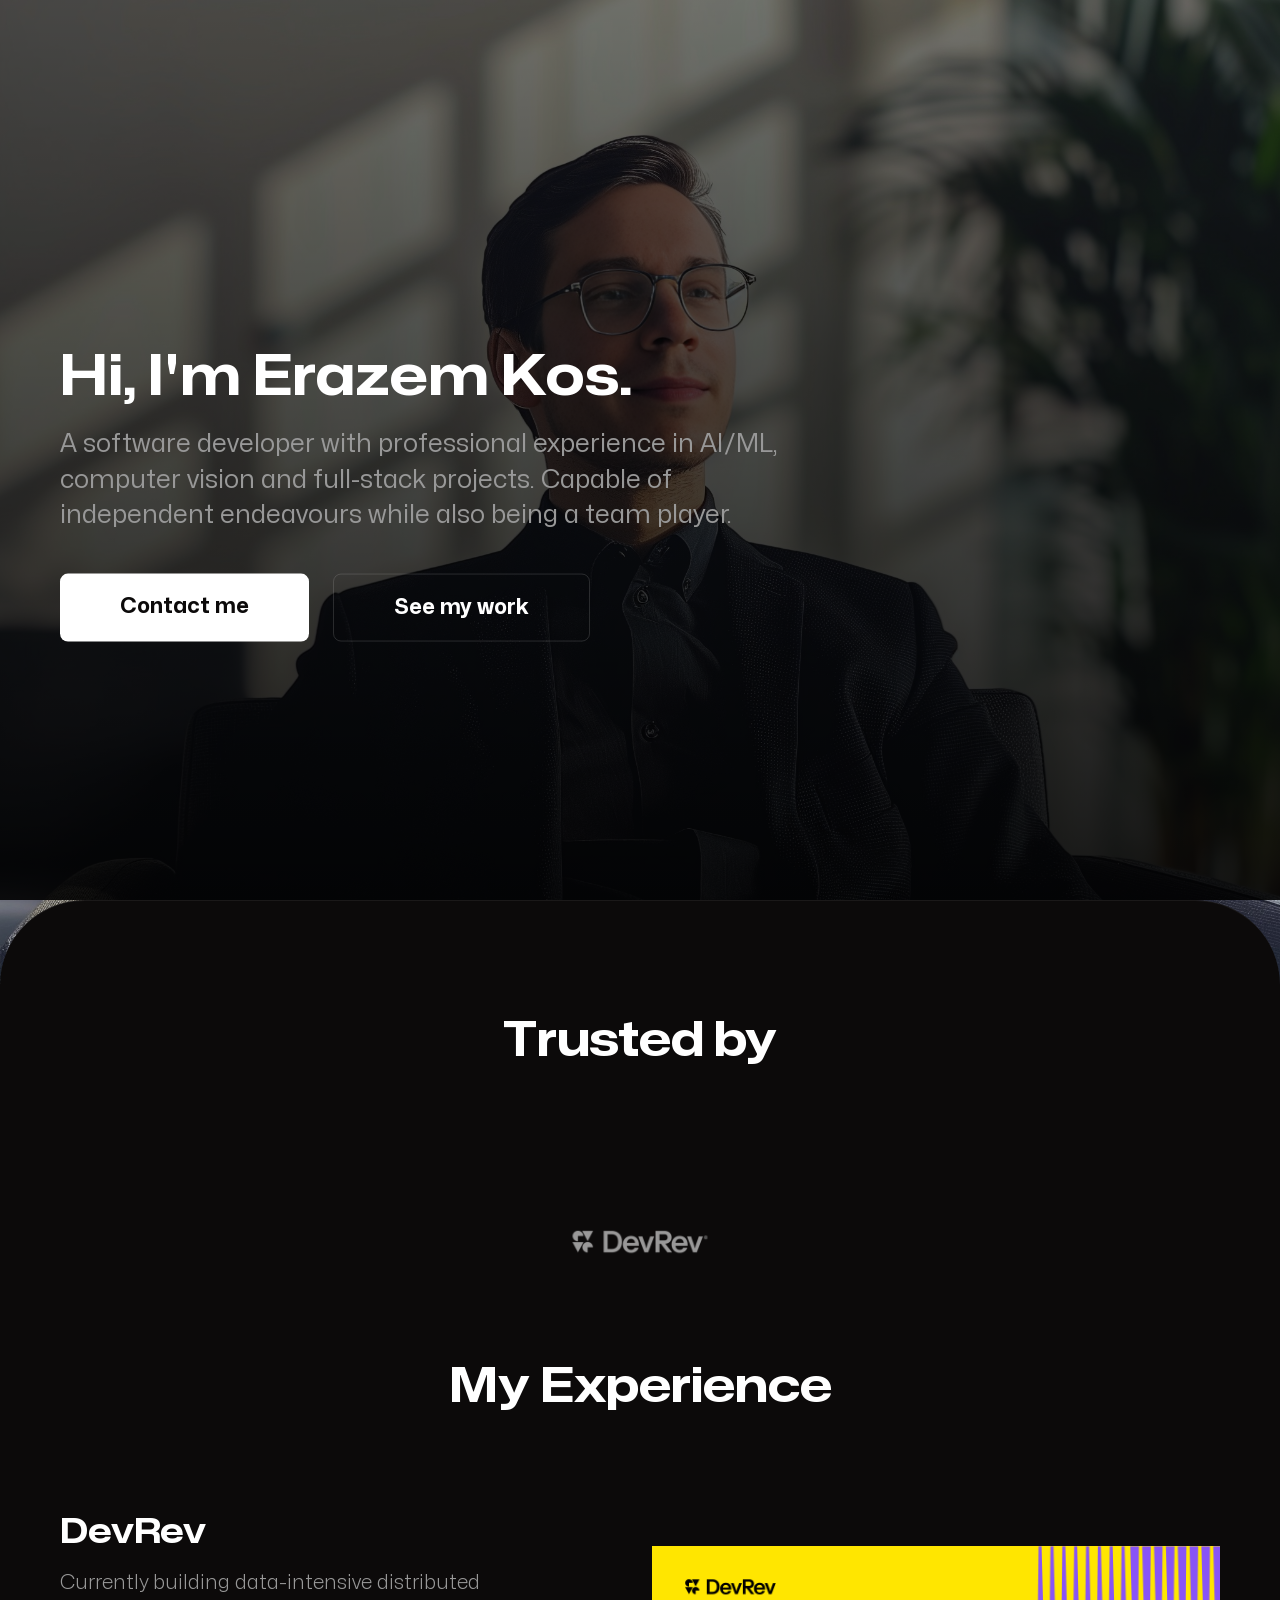
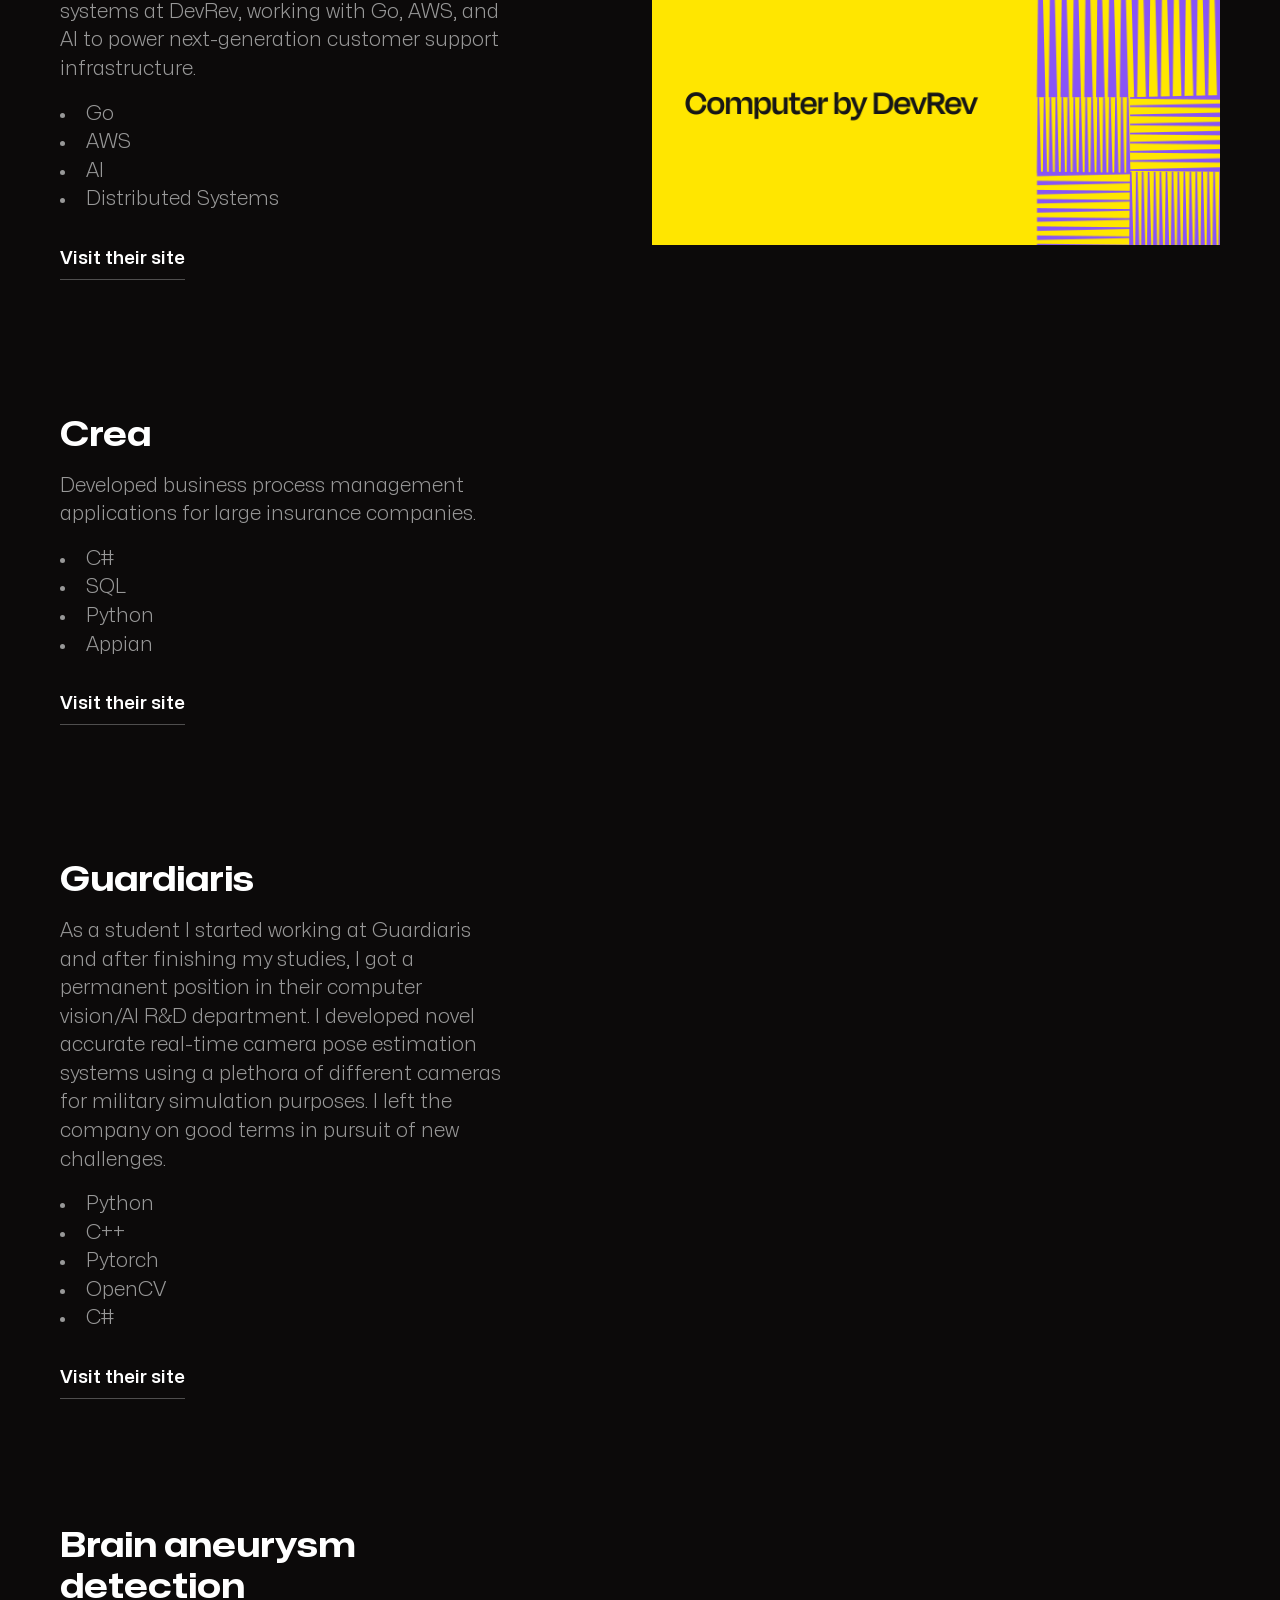
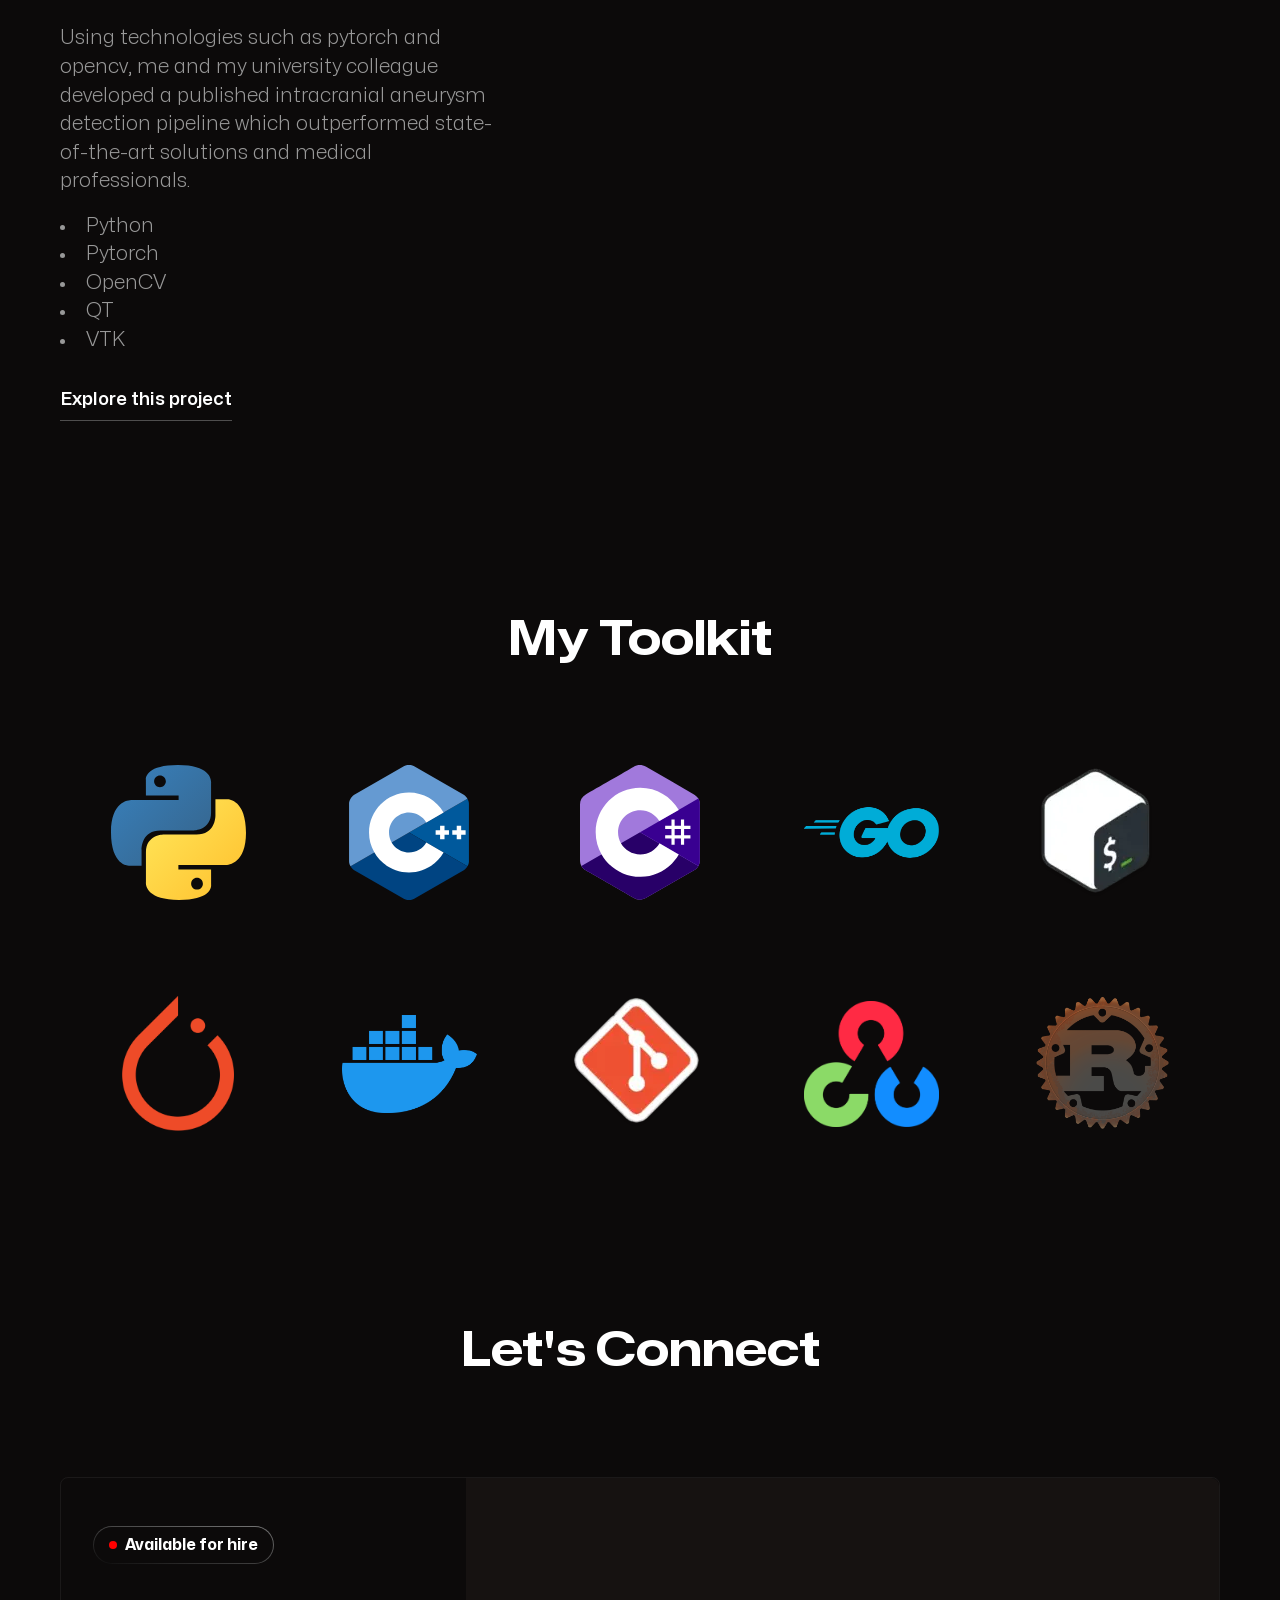
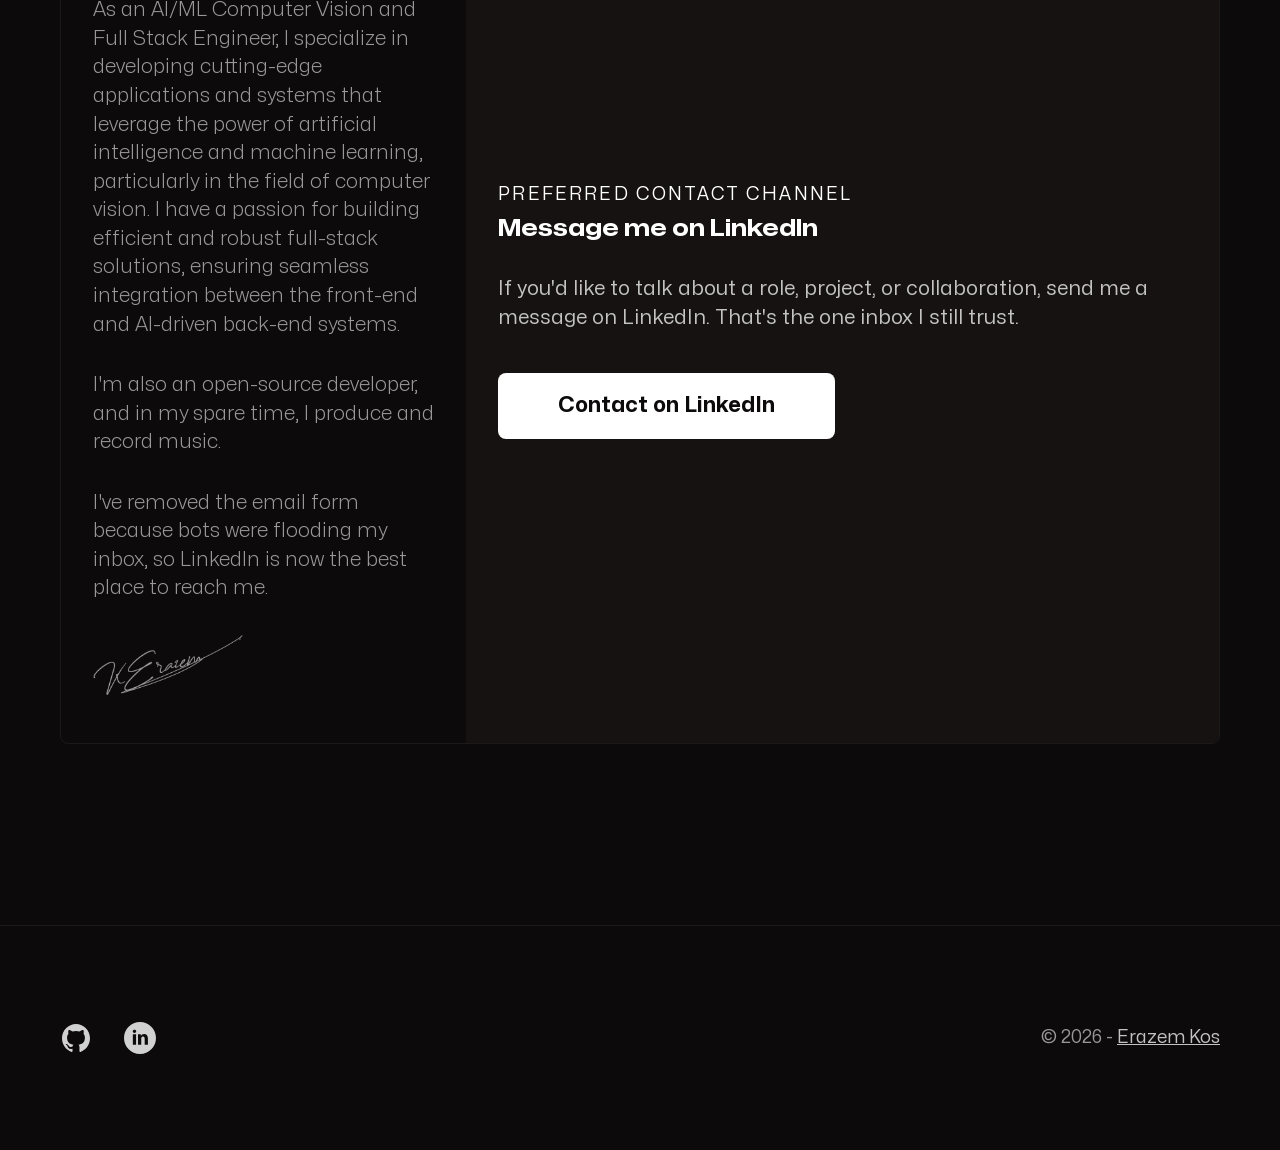
==== commit a0b6523b: "replace email contact flow with LinkedIn CTA" ====
--- a/index.html
+++ b/index.html
@@ -26,7 +26,7 @@
 
 <meta name="twitter:card" content="summary_large_image">
 <meta name="twitter:title" content="Erazem Kos's Portfolio">
-<meta name="twitter:description" content="Welcome to my portfolio website. I am a front-end web developer and I specialize in creating user-friendly, responsive and accessible websites. Explore my projects, open-source work and contact me for any inquiries or collaborations.">
+<meta name="twitter:description" content="Welcome to my portfolio website. I am a software developer with professional experience in AI/ML, computer vision and full-stack projects. Explore my work and reach out on LinkedIn for collaborations.">
 
 <meta name="twitter:image" content="/static/images/sharing-card.png">
 
@@ -75,7 +75,7 @@
           </p>
 
           <div class="header-btns">
-            <a href="#contact" class="btn btn-cta">Hire me</a>
+            <a href="#contact" class="btn btn-cta">Contact me</a>
             <a href="#work" class="btn btn-secondary">See my work</a>
           </div>
         </div>
@@ -287,7 +287,7 @@
       -->
       <section class="contact">
         <div class="container">
-          <h2 class="h2" id="contact">Send Message</h2>
+          <h2 class="h2" id="contact">Let's Connect</h2>
           <div class="contact-content">
             <div class="contact-textbox">
               <strong href="#" class="hire-alert">
@@ -306,6 +306,10 @@
                 I'm also an open-source developer, and in my spare time, I produce
                 and record music.
               </p>
+              <p class="contact-text">
+                I've removed the email form because bots were flooding my inbox, so
+                LinkedIn is now the best place to reach me.
+              </p>
               <img
                 src="/static/images/signatures.png"
                 alt="Erazem Kos"
@@ -313,38 +317,26 @@
                 loading="lazy"
               />
             </div>
-            <form action="/submit-form" method="post" class="contact-form">
-              <div class="form-field">
-                <label for="name">Name</label>
-                <input type="text" name="name" id="name" required />
-              </div>
-              <div class="form-field">
-                <label for="email">Email</label>
-                <input
-                  type="email"
-                  name="email"
-                  id="email"
-                  required
-                  inputmode="email"
-                />
-              </div>
-              <div class="form-field">
-                <label for="message">How can I help you?</label>
-                <textarea name="message" id="message" required></textarea>
-              </div>
-              <button type="submit" class="btn btn-cta">Send</button>
-            </form>
+            <div class="contact-panel">
+              <p class="contact-panel-eyebrow">Preferred contact channel</p>
+              <h3 class="contact-panel-title">Message me on LinkedIn</h3>
+              <p class="contact-panel-text">
+                If you'd like to talk about a role, project, or collaboration, send
+                me a message on LinkedIn. That's the one inbox I still trust.
+              </p>
+              <a
+                href="https://www.linkedin.com/in/erazem-kos/"
+                target="_blank"
+                rel="noopener"
+                class="btn btn-cta"
+              >
+                Contact on LinkedIn
+              </a>
+            </div>
           </div>
         </div>
       </section>
     </main>
-
-    <div id="modal-container" style="display:none;">
-        <div id="modal">
-            <p>Your message was sent successfully and I will get back to you shortly.</p>
-            <button onclick="closeModal()">Close</button>
-        </div>
-    </div>
 
     <footer class="footer">
       <div class="container">
@@ -376,36 +368,5 @@
       </div>
     </footer>
   </body>
-  <script>
-    function handleSubmit(event) {
-        event.preventDefault(); // Prevent the default form submission
-
-        const form = event.target;
-        const data = new FormData(form);
-
-        fetch('/submit-form', {
-            method: 'POST',
-            body: data,
-        })
-        .then(response => response.json())
-        .then(data => {
-            console.log(data.message);
-            showModal();
-        })
-        .catch((error) => {
-            console.error('Error:', error);
-        });
-    }
-
-    function showModal() {
-        document.getElementById("modal-container").style.display = "flex"; // Changed to flex to work with the CSS
-    }
-
-    function closeModal() {
-        document.getElementById("modal-container").style.display = "none";
-    }
-
-    document.querySelector('.contact-form').addEventListener('submit', handleSubmit);
-  </script>
 
 </html>
--- a/static/style.css
+++ b/static/style.css
@@ -1035,7 +1035,7 @@
 }
 
 .contact-textbox,
-.contact-form {
+.contact-panel {
   padding: var(--gutter-large) var(--gutter-small);
 }
 
@@ -1098,53 +1098,44 @@
   filter: invert(1);
 }
 
-.contact-form {
+.contact-panel {
   background-color: var(--bg-color-secondary);
   border-top-right-radius: var(--gutter-nano);
   border-bottom-right-radius: var(--gutter-nano);
 }
 
-.form-field label,
-.form-field input,
-.form-field textarea {
-  display: block;
-  width: 100%;
-}
-
-.form-field label {
+.contact-panel {
+  display: flex;
+  flex-direction: column;
+  justify-content: center;
+}
+
+.contact-panel-eyebrow {
   color: var(--important);
-}
-
-.form-field input,
-.form-field textarea {
   font-size: var(--text-small);
+  text-transform: uppercase;
+  letter-spacing: 0.12em;
+  margin-block-end: var(--gutter-nano);
+}
+
+.contact-panel-title {
+  margin-block-end: var(--gutter-small);
+}
+
+.contact-panel-text {
   color: var(--sub);
-  border: none;
-  outline: none;
-  border-bottom: 1px solid var(--border);
-  background-color: transparent;
-}
-
-.form-field input:focus,
-.form-field textarea:focus {
-  border-color: #888;
-}
-
-.form-field input,
-.form-field textarea {
-  margin-block-end: var(--gutter-small);
-  padding: var(--gutter-nano);
-  margin-inline: var(--gutter-nano);
-}
-
-.form-field label {
-  font-size: var(--text-small);
-  margin-block-end: var(--gutter-nano);
-  margin-inline-start: var(--gutter-nano);
-}
-
-.contact-form button[type="submit"] {
-  border: none;
+  margin-block-end: var(--gutter-medium);
+}
+
+.contact-panel .btn {
+  align-self: flex-start;
+}
+
+@media (max-width: 1032px) {
+  .contact-panel {
+    border-top-right-radius: 0;
+    border-bottom-left-radius: var(--gutter-nano);
+  }
 }
 
 /* --------------------------------- */
@@ -1282,56 +1273,3 @@
   scroll-behavior: smooth;
 }
 
-
-#modal-container {
-    position: fixed; /* Stay in place */
-    z-index: 1; /* Sit on top */
-    left: 0;
-    top: 0;
-    width: 100%; /* Full width */
-    height: 100%; /* Full height */
-    overflow: auto; /* Enable scroll if needed */
-    background-color: rgba(0,0,0,0.4); /* Black w/ opacity */
-    display: flex;
-    align-items: center; /* Align vertically */
-    justify-content: center; /* Align horizontally */
-}
-
-#modal {
-    background-color: #0C0A0A;
-    margin: auto;
-    padding: 20px;
-    border: 1px solid #444;
-    border-radius: 10px;
-    width: 50%; /* Could be more or less, depending on screen size */
-    box-shadow: 0 4px 8px 0 rgba(0,0,0,0.2), 0 6px 20px 0 rgba(0,0,0,0.19);
-    animation-name: animatetop;
-    animation-duration: 0.4s;
-    text-align: center;
-    max-width: 300px;
-}
-
-#modal button {
-    display: block;
-    margin: 10px auto;
-    padding: 10px 20px;
-    background-color: #0C0A0A;
-    color: white;
-    border: 1px solid #444;
-    border-radius: 10px;
-    cursor: pointer;
-    transition: background-color 0.3s, color 0.3s;
-}
-
-#modal button:hover {
-    background-color: #FFFFFF;
-    color: #0C0A0A;
-}
-
-
-
-/* Add Animation */
-@keyframes animatetop {
-    from {top: -300px; opacity: 0}
-    to {top: 0; opacity: 1}
-}
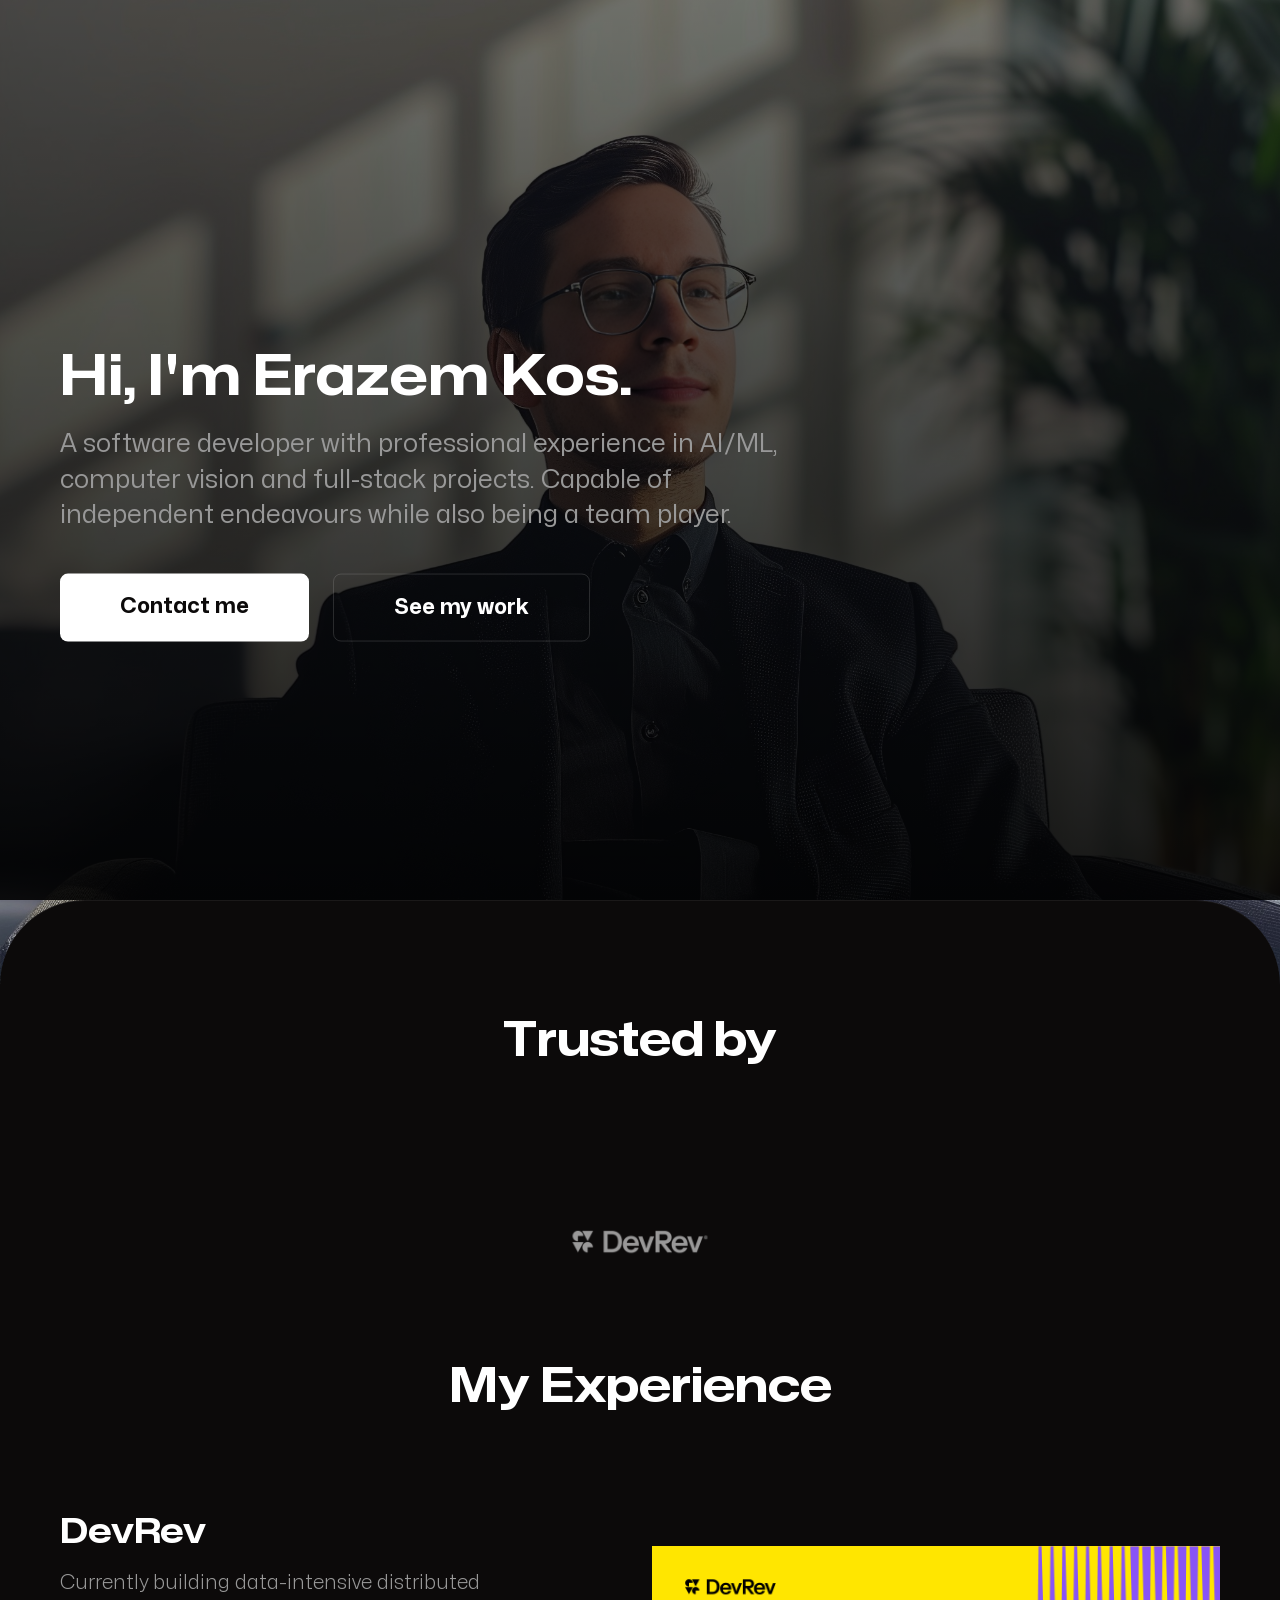
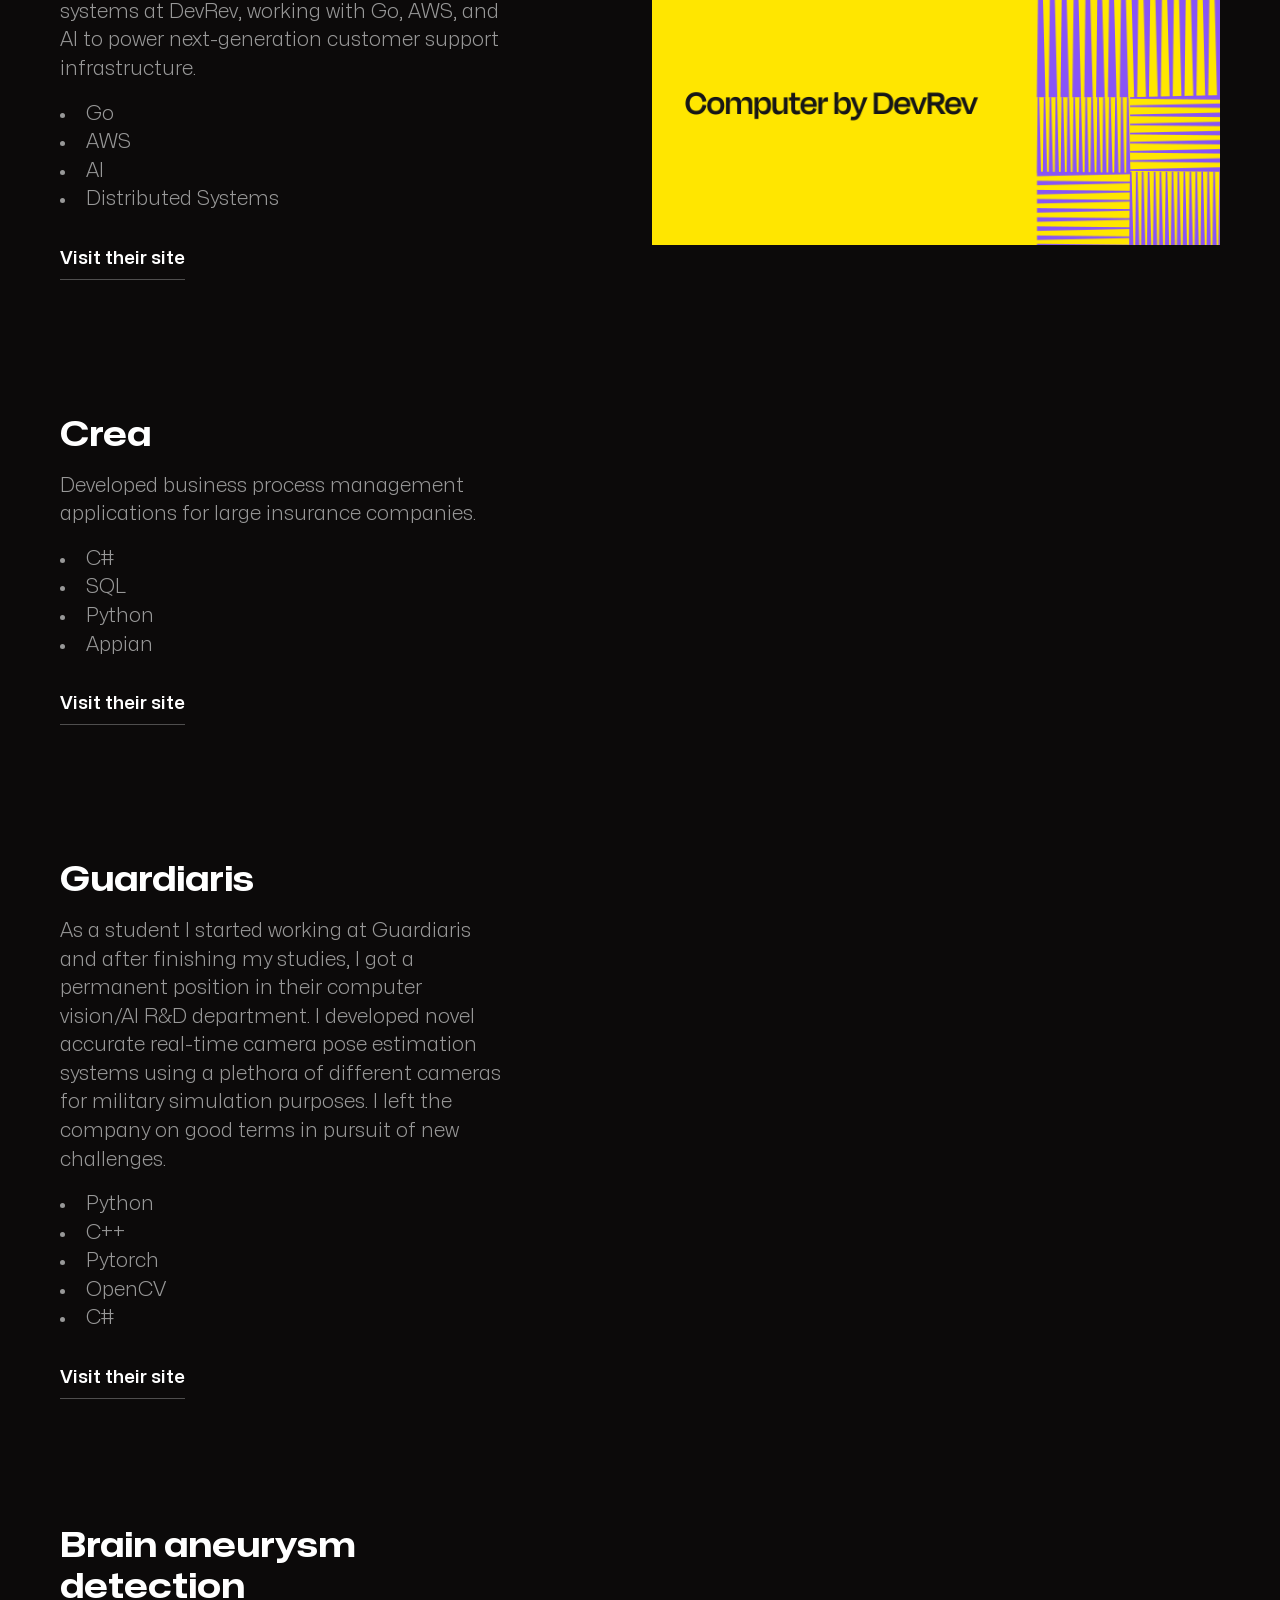
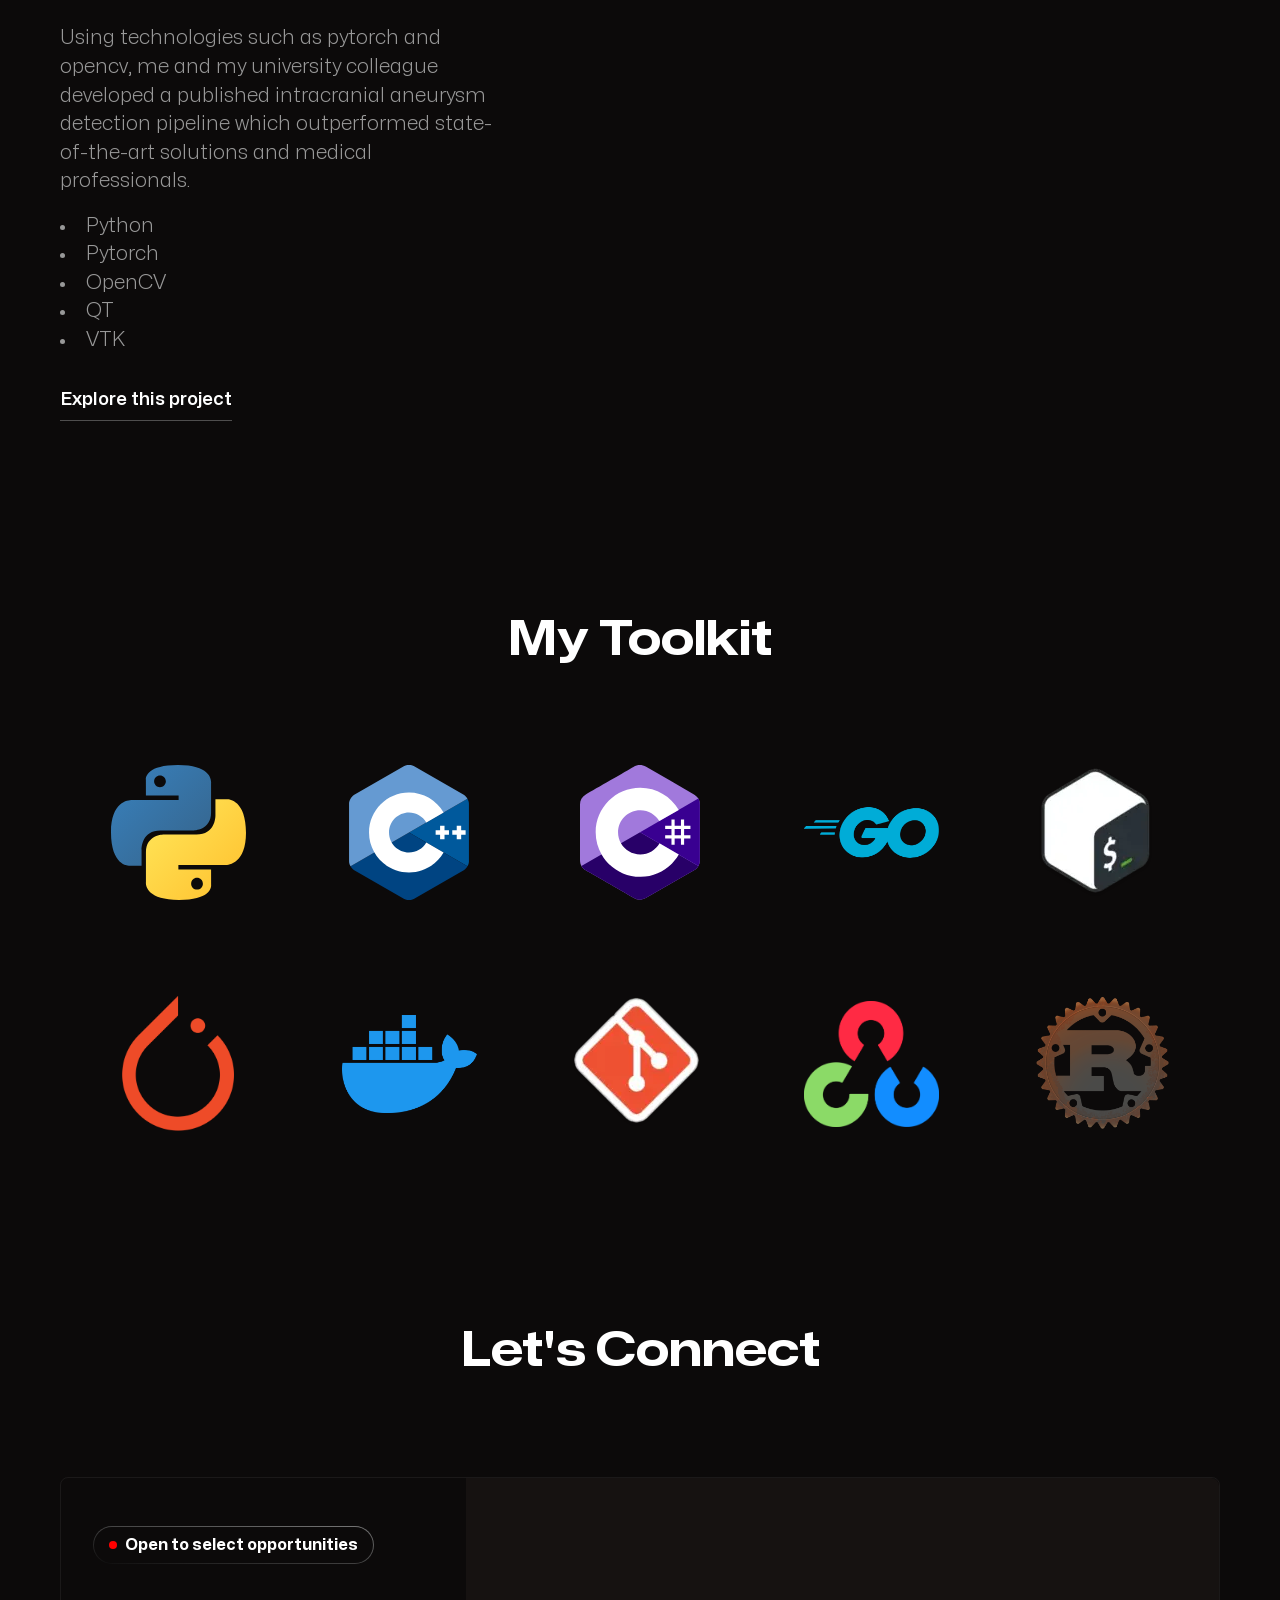
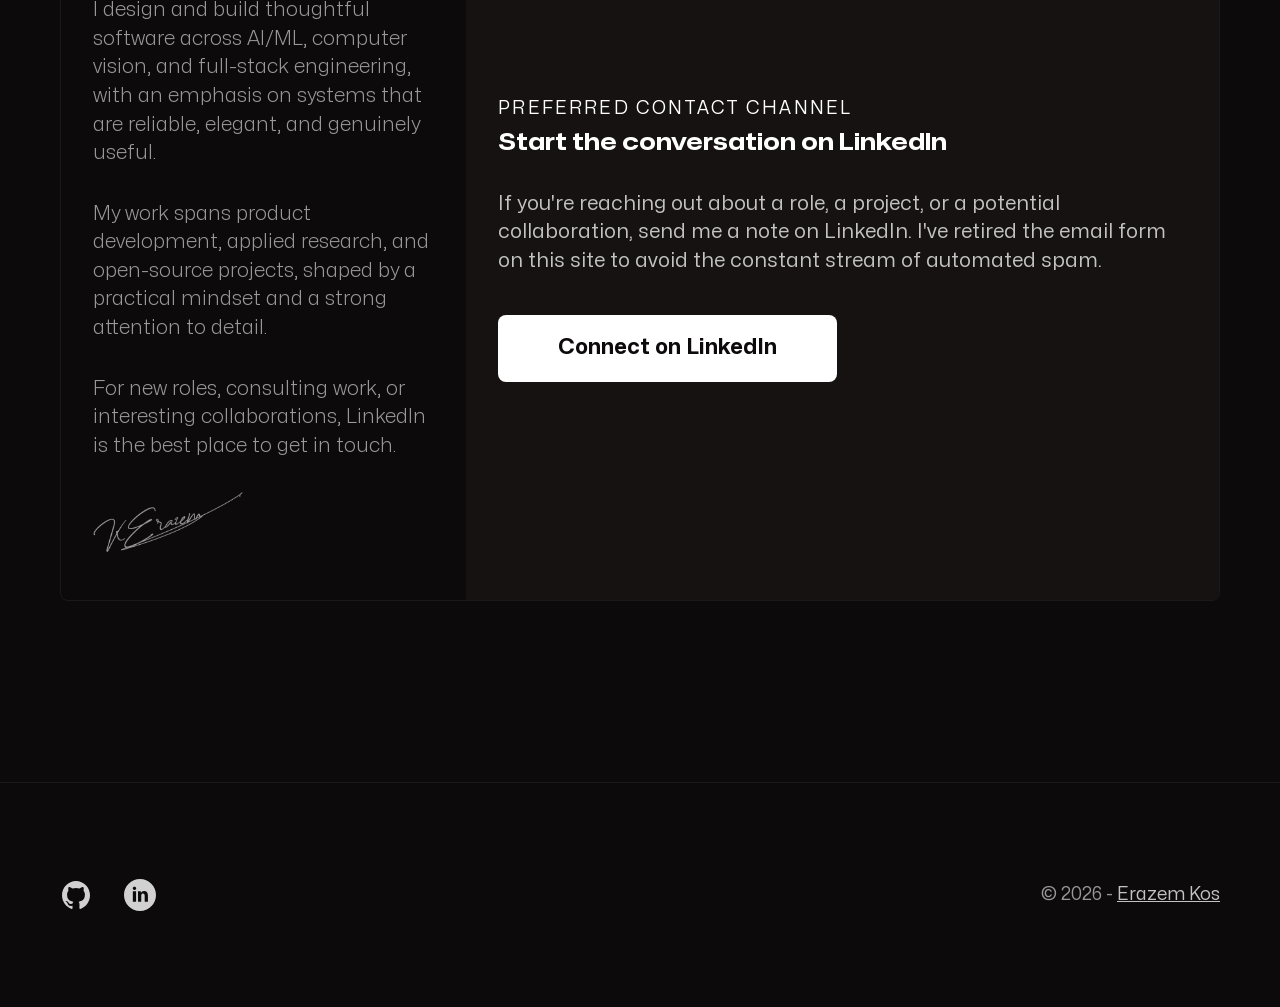
==== commit 75b7e28e: "polish LinkedIn contact section copy" ====
--- a/index.html
+++ b/index.html
@@ -292,23 +292,21 @@
             <div class="contact-textbox">
               <strong href="#" class="hire-alert">
                 <span class="indicator"></span>
-                Available for hire
+                Open to select opportunities
               </strong>
               <p class="contact-text">
-                As an AI/ML Computer Vision and Full Stack Engineer, 
-                I specialize in developing cutting-edge applications and systems that 
-                leverage the power of artificial intelligence and machine learning, particularly 
-                in the field of computer vision. I have a passion for building efficient and 
-                robust full-stack solutions, ensuring seamless integration between the front-end and 
-                AI-driven back-end systems.
+                I design and build thoughtful software across AI/ML, computer
+                vision, and full-stack engineering, with an emphasis on systems
+                that are reliable, elegant, and genuinely useful.
               </p>
               <p class="contact-text">
-                I'm also an open-source developer, and in my spare time, I produce
-                and record music.
+                My work spans product development, applied research, and
+                open-source projects, shaped by a practical mindset and a strong
+                attention to detail.
               </p>
               <p class="contact-text">
-                I've removed the email form because bots were flooding my inbox, so
-                LinkedIn is now the best place to reach me.
+                For new roles, consulting work, or interesting collaborations,
+                LinkedIn is the best place to get in touch.
               </p>
               <img
                 src="/static/images/signatures.png"
@@ -319,10 +317,11 @@
             </div>
             <div class="contact-panel">
               <p class="contact-panel-eyebrow">Preferred contact channel</p>
-              <h3 class="contact-panel-title">Message me on LinkedIn</h3>
+              <h3 class="contact-panel-title">Start the conversation on LinkedIn</h3>
               <p class="contact-panel-text">
-                If you'd like to talk about a role, project, or collaboration, send
-                me a message on LinkedIn. That's the one inbox I still trust.
+                If you're reaching out about a role, a project, or a potential
+                collaboration, send me a note on LinkedIn. I've retired the email
+                form on this site to avoid the constant stream of automated spam.
               </p>
               <a
                 href="https://www.linkedin.com/in/erazem-kos/"
@@ -330,7 +329,7 @@
                 rel="noopener"
                 class="btn btn-cta"
               >
-                Contact on LinkedIn
+                Connect on LinkedIn
               </a>
             </div>
           </div>
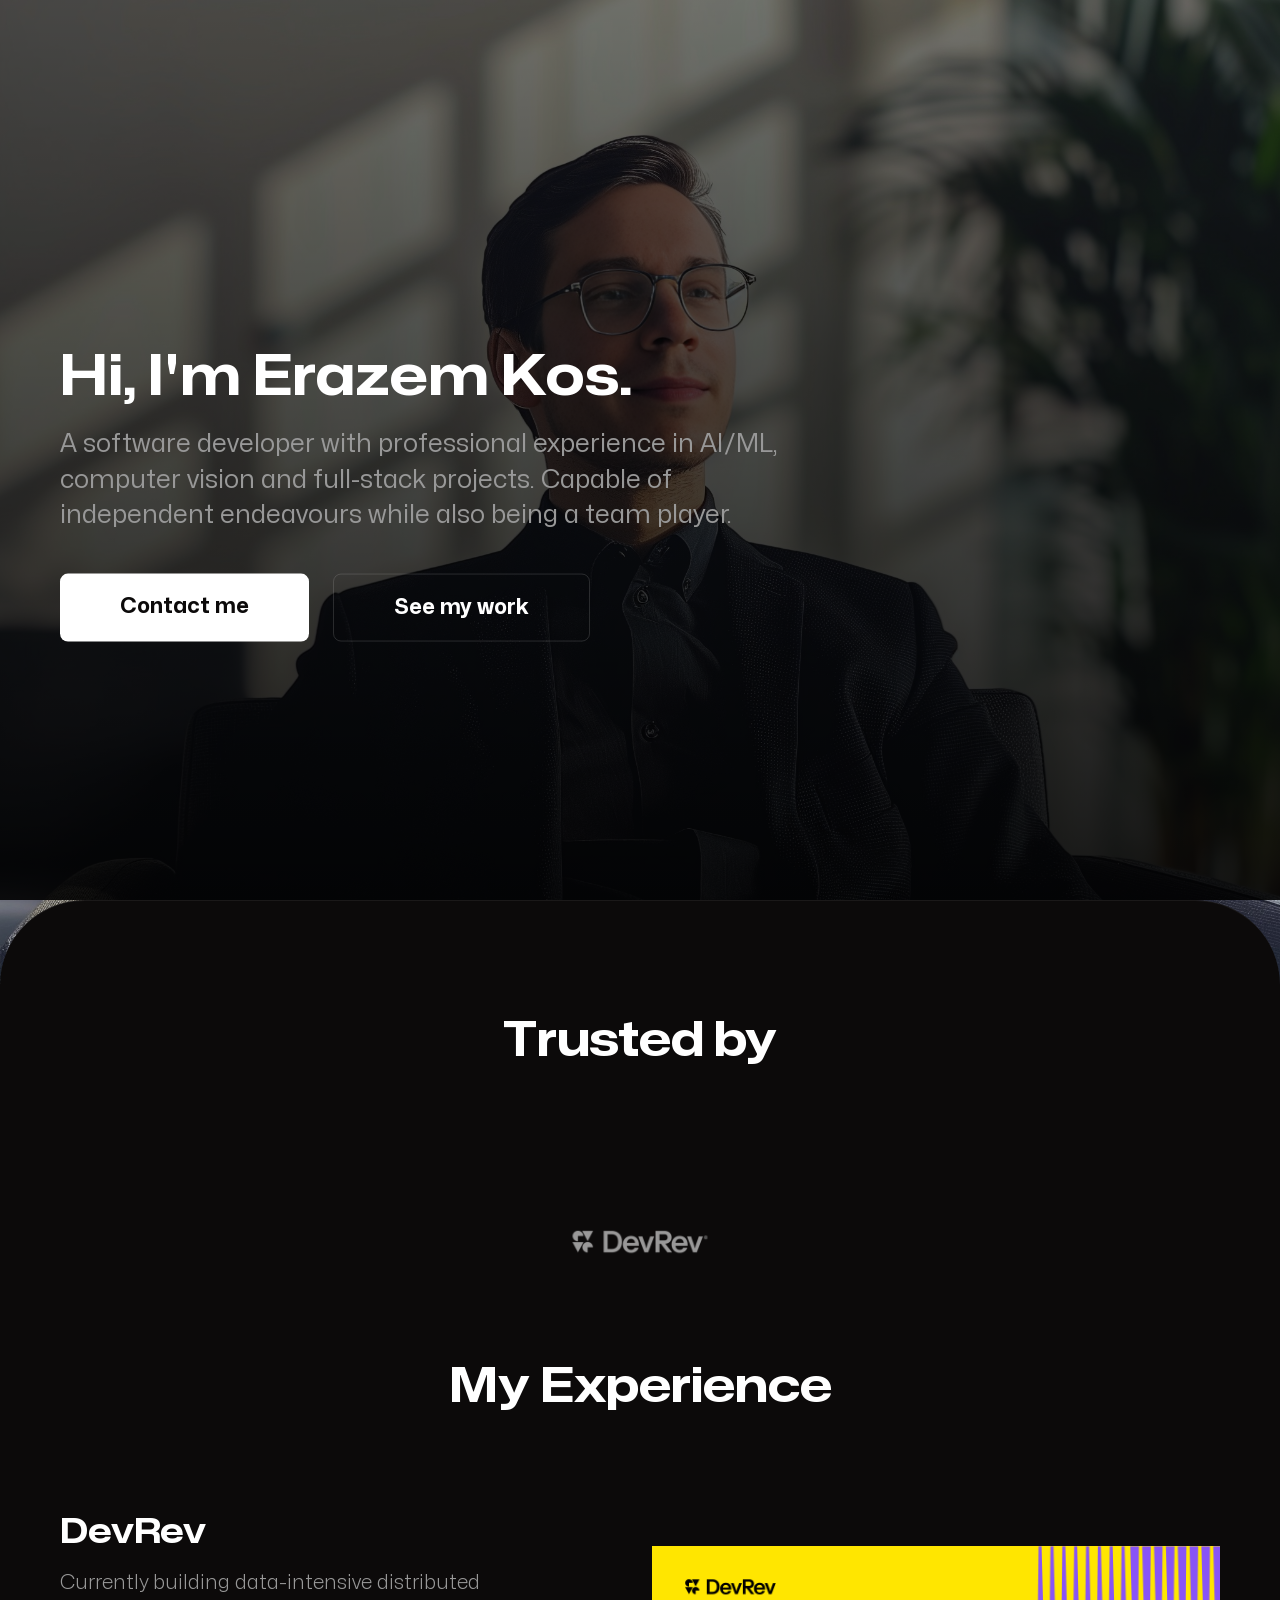
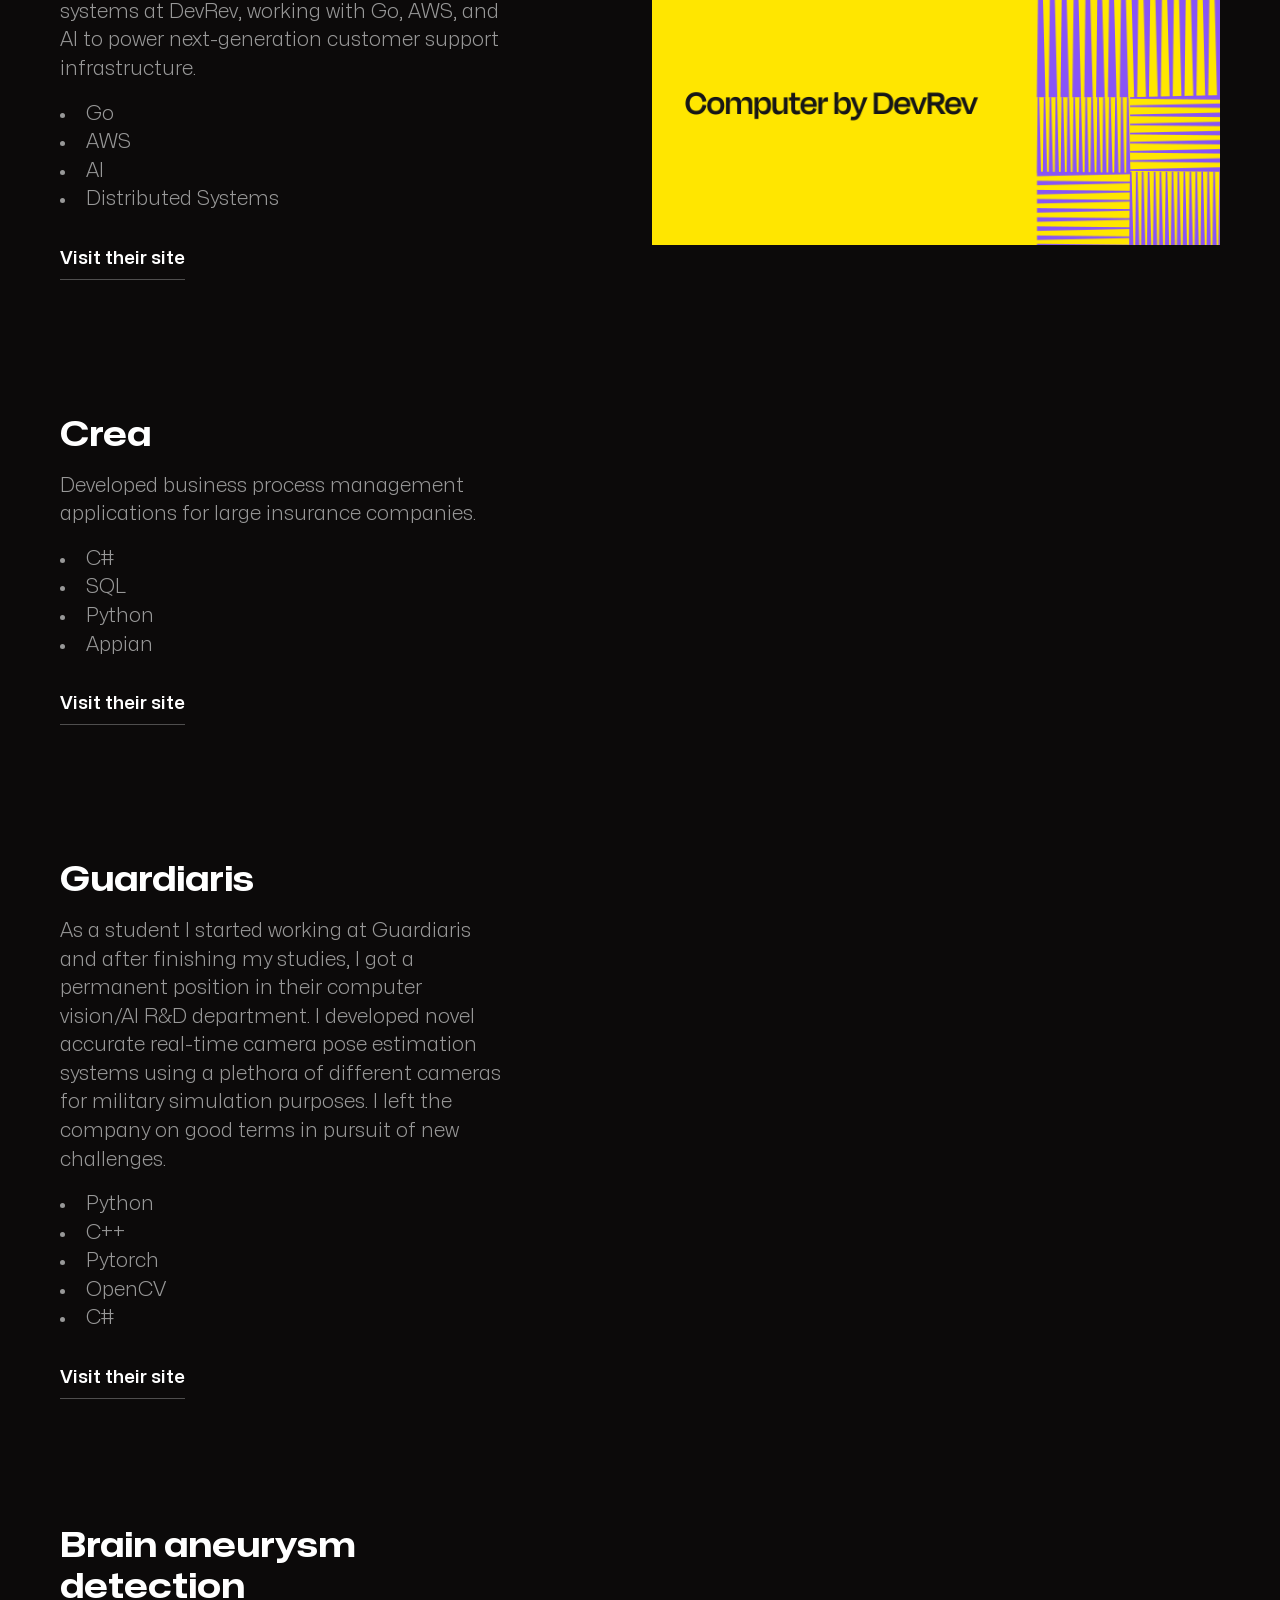
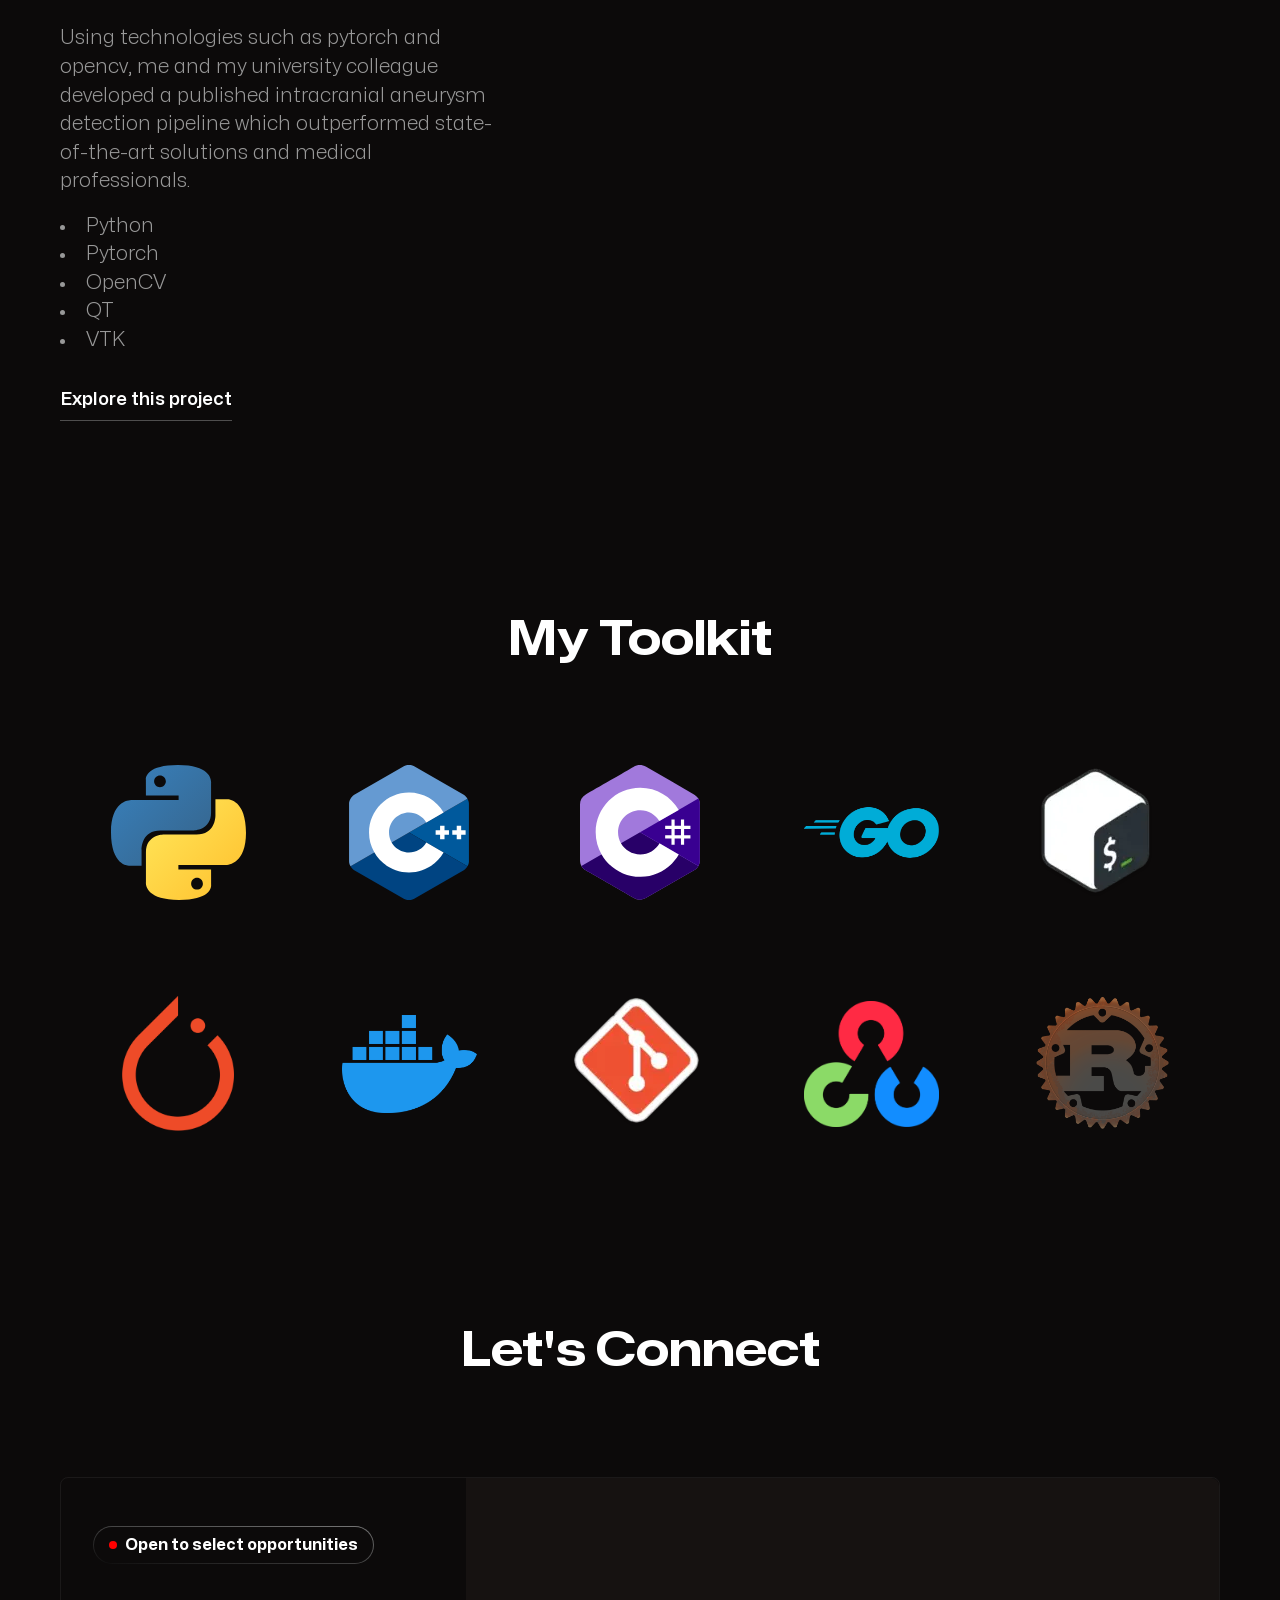
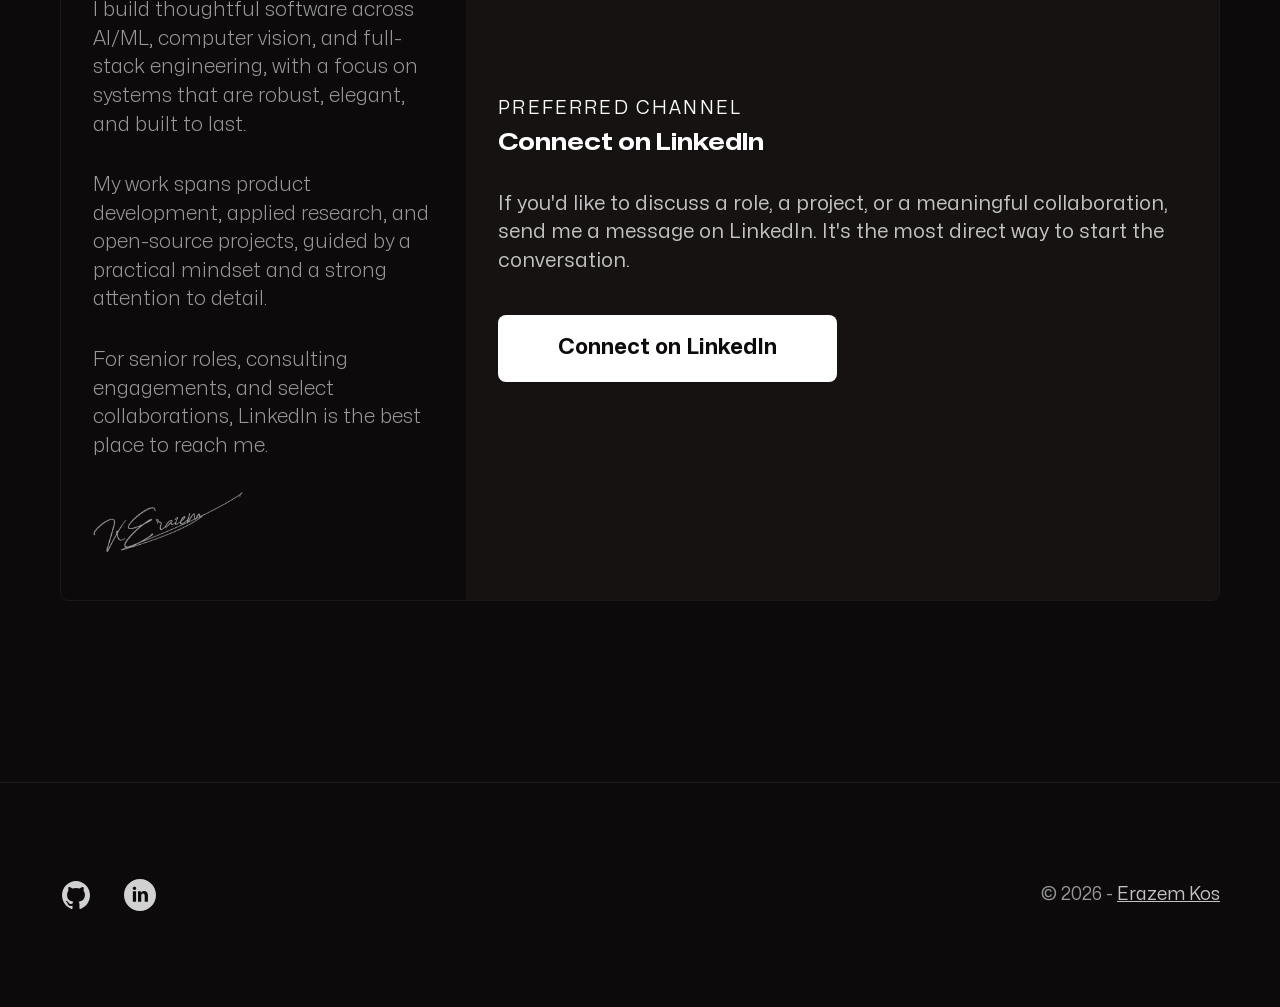
==== commit a5ce3f7f: "refine premium contact section copy" ====
--- a/index.html
+++ b/index.html
@@ -295,18 +295,18 @@
                 Open to select opportunities
               </strong>
               <p class="contact-text">
-                I design and build thoughtful software across AI/ML, computer
-                vision, and full-stack engineering, with an emphasis on systems
-                that are reliable, elegant, and genuinely useful.
+                I build thoughtful software across AI/ML, computer vision, and
+                full-stack engineering, with a focus on systems that are robust,
+                elegant, and built to last.
               </p>
               <p class="contact-text">
                 My work spans product development, applied research, and
-                open-source projects, shaped by a practical mindset and a strong
+                open-source projects, guided by a practical mindset and a strong
                 attention to detail.
               </p>
               <p class="contact-text">
-                For new roles, consulting work, or interesting collaborations,
-                LinkedIn is the best place to get in touch.
+                For senior roles, consulting engagements, and select
+                collaborations, LinkedIn is the best place to reach me.
               </p>
               <img
                 src="/static/images/signatures.png"
@@ -316,12 +316,12 @@
               />
             </div>
             <div class="contact-panel">
-              <p class="contact-panel-eyebrow">Preferred contact channel</p>
-              <h3 class="contact-panel-title">Start the conversation on LinkedIn</h3>
+              <p class="contact-panel-eyebrow">Preferred channel</p>
+              <h3 class="contact-panel-title">Connect on LinkedIn</h3>
               <p class="contact-panel-text">
-                If you're reaching out about a role, a project, or a potential
-                collaboration, send me a note on LinkedIn. I've retired the email
-                form on this site to avoid the constant stream of automated spam.
+                If you'd like to discuss a role, a project, or a meaningful
+                collaboration, send me a message on LinkedIn. It's the most
+                direct way to start the conversation.
               </p>
               <a
                 href="https://www.linkedin.com/in/erazem-kos/"
